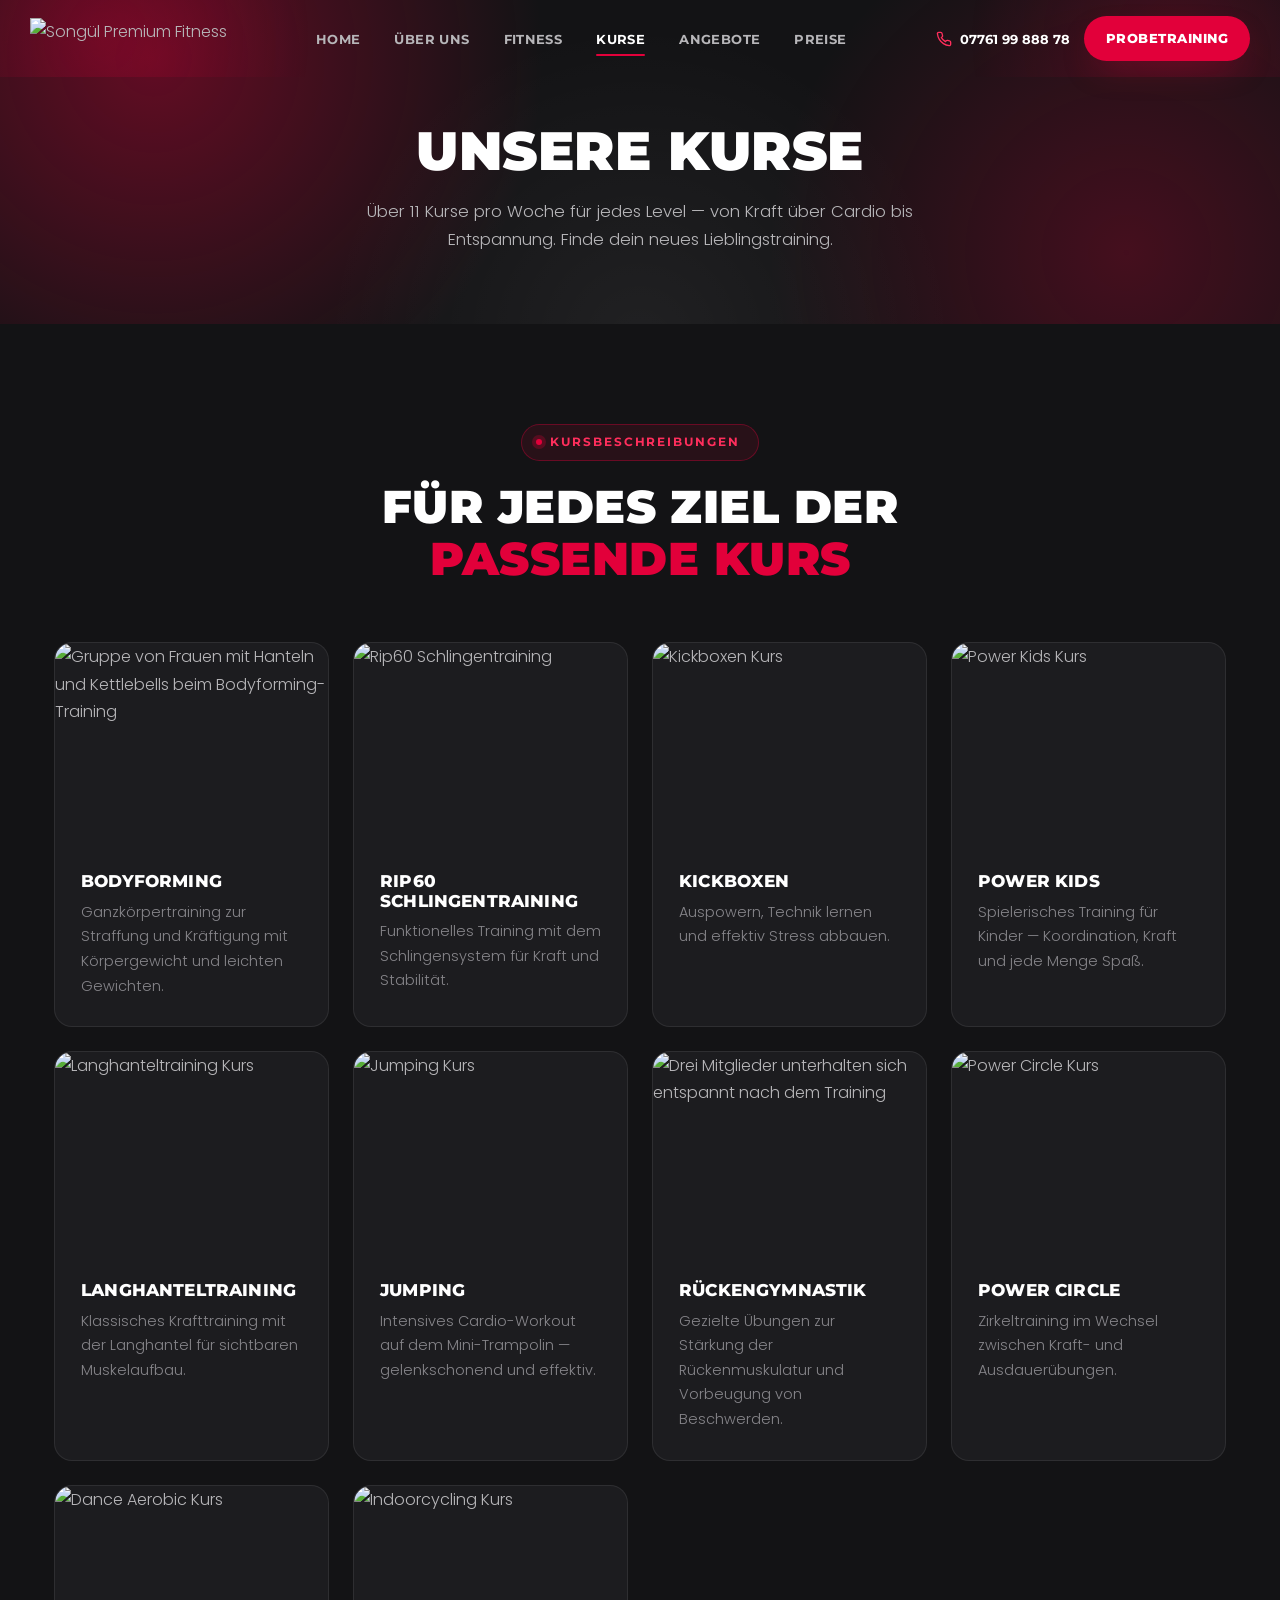
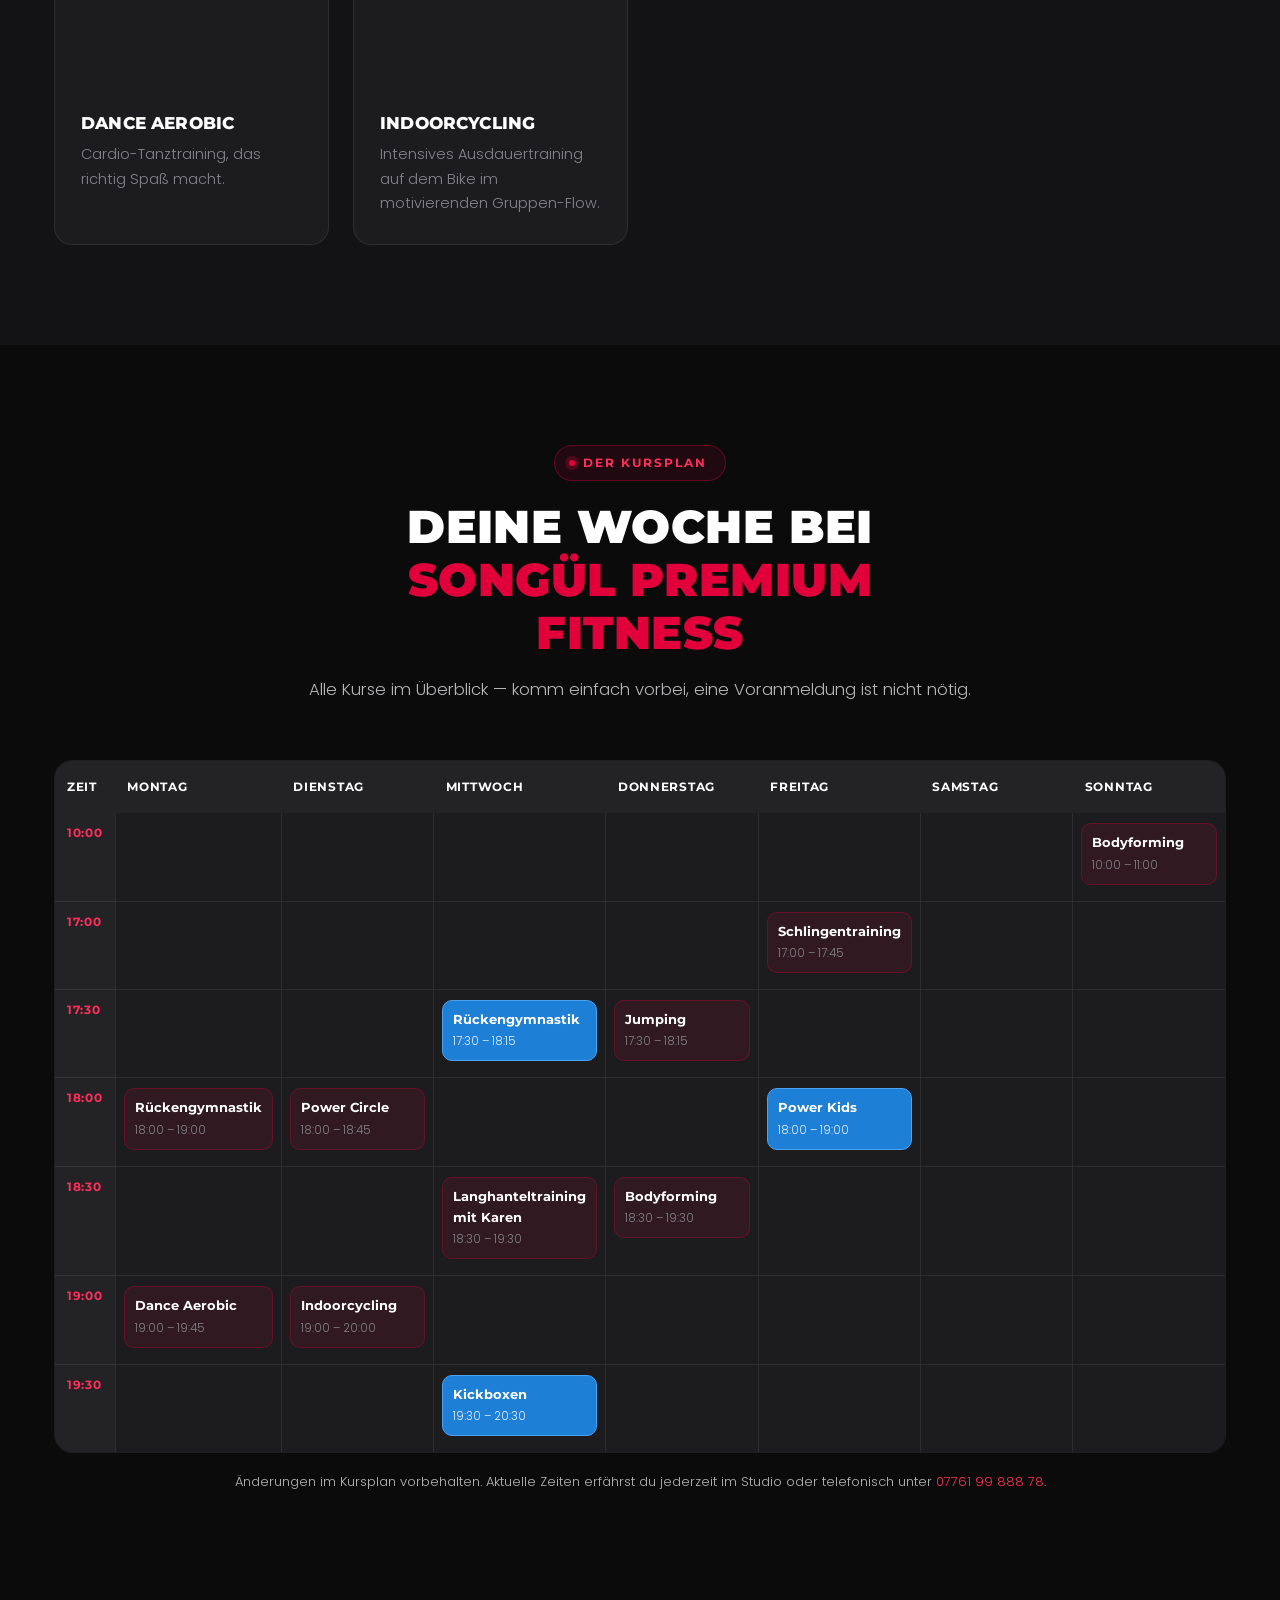
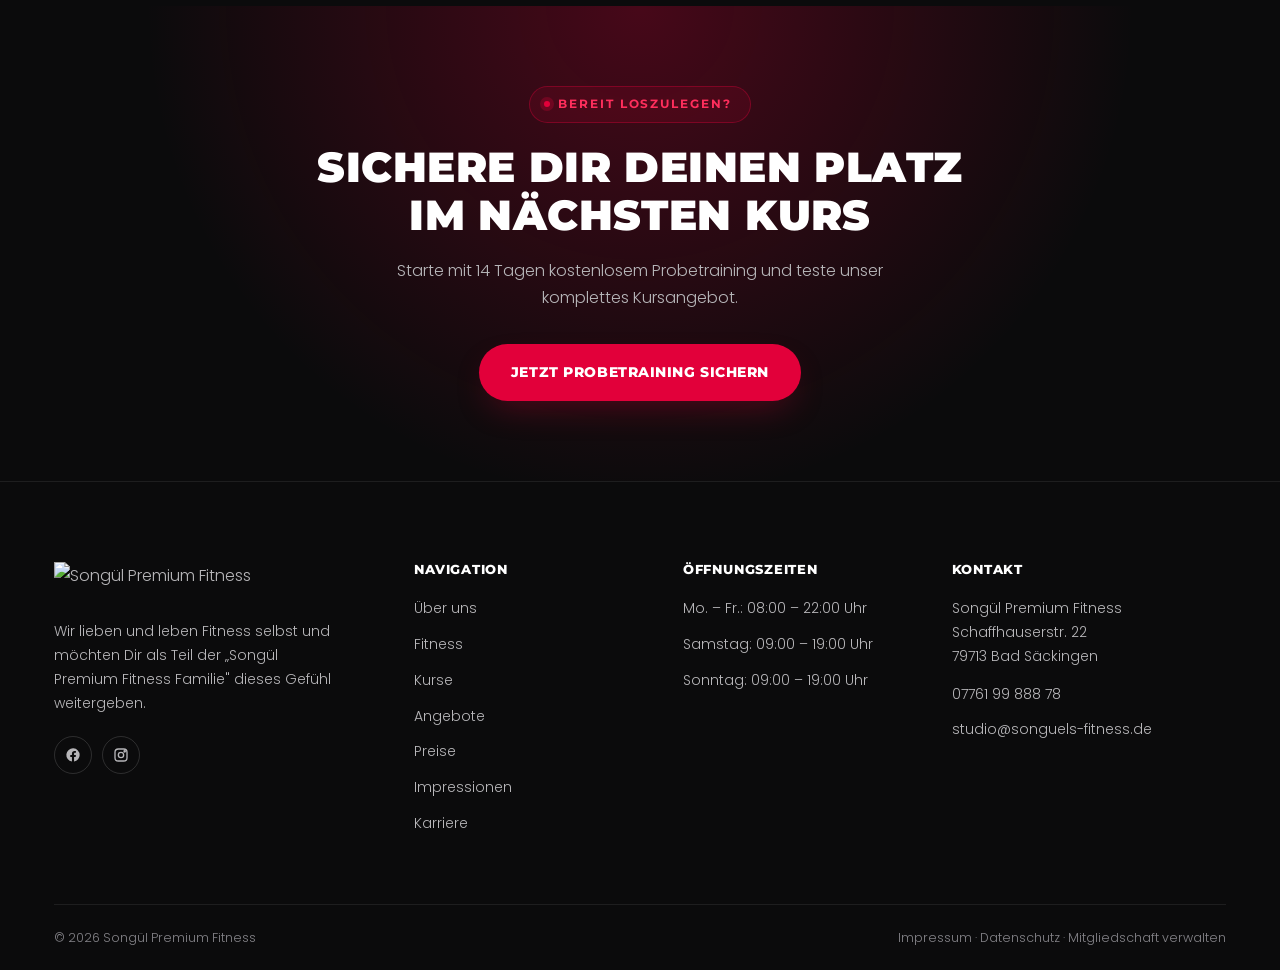
==== kurse.html @ ff186a80 "Kursplan an aktuellen Aushang angepasst Zeitraster mit Zeilen pro Startzeit; im Aushang blau markier" ====
<!DOCTYPE html>
<html lang="de">
<head>
<meta charset="UTF-8">
<meta name="viewport" content="width=device-width, initial-scale=1.0, viewport-fit=cover">
<meta name="theme-color" content="#131315">
<title>Kurse & Kursplan — Songül Premium Fitness Bad Säckingen</title>
<meta name="description" content="Über 11 Kurse pro Woche: Bodyforming, Kickboxen, Indoorcycling und mehr. Hier findest du den kompletten Kursplan von Songül Premium Fitness.">
<link rel="icon" href="https://www.songuels-fitness.de/wp-content/uploads/2022/03/cropped-songu%CC%88l-1.png">
<link rel="preconnect" href="https://fonts.googleapis.com">
<link rel="preconnect" href="https://fonts.gstatic.com" crossorigin>
<link href="https://fonts.googleapis.com/css2?family=Montserrat:wght@700;800;900&family=Poppins:wght@300;400;500;600;700&display=swap" rel="stylesheet">
<style>
/* ============================================================
   Songül Premium Fitness — Design System
   ============================================================ */

:root{
  --bg: #131315;
  --bg-alt: #0b0b0c;
  --bg-elevated: #1c1c1f;
  --bg-elevated-2: #232326;
  --border: rgba(255,255,255,.08);
  --border-strong: rgba(255,255,255,.14);
  --text: #ffffff;
  --text-muted: #b7b6b9;
  --text-soft: #86858a;

  --accent: #e2003a;
  --accent-light: #ff2e5c;
  --accent-dark: #a10029;
  --accent-glow: rgba(226,0,58,.35);

  --font-head: "Montserrat", sans-serif;
  --font-body: "Poppins", sans-serif;

  --radius-sm: 10px;
  --radius: 18px;
  --radius-lg: 28px;
  --radius-pill: 999px;

  --max: 1220px;
  --ease: cubic-bezier(.16,.84,.44,1);
}

*,*::before,*::after{box-sizing:border-box;}
html{
  scroll-behavior:smooth;
  scroll-padding-top:90px;
  overflow-x:hidden;
  width:100%;
}
body{
  margin:0;
  width:100%;
  background:var(--bg);
  color:var(--text-muted);
  font-family:var(--font-body);
  font-weight:300;
  line-height:1.7;
  -webkit-font-smoothing:antialiased;
  overflow-x:hidden;
}
img{max-width:100%; display:block;}
a{color:inherit; text-decoration:none;}
ul{list-style:none; margin:0; padding:0;}
button{font-family:inherit;}
::selection{background:var(--accent); color:#fff;}

h1,h2,h3,h4{
  font-family:var(--font-head);
  color:var(--text);
  line-height:1.15;
  margin:0;
  letter-spacing:.01em;
}

.container{
  max-width:var(--max);
  margin:0 auto;
  padding:0 24px;
}

/* ---------- Scrollbar accent (subtle) ---------- */
::-webkit-scrollbar{width:10px;}
::-webkit-scrollbar-track{background:var(--bg-alt);}
::-webkit-scrollbar-thumb{background:var(--bg-elevated-2); border-radius:10px;}
::-webkit-scrollbar-thumb:hover{background:var(--accent-dark);}

/* ---------- Utility ---------- */
.eyebrow{
  display:inline-flex;
  align-items:center;
  gap:8px;
  font-family:var(--font-head);
  font-weight:700;
  font-size:12px;
  letter-spacing:.16em;
  text-transform:uppercase;
  color:var(--accent-light);
  background:rgba(226,0,58,.1);
  border:1px solid rgba(226,0,58,.35);
  padding:7px 18px 7px 14px;
  border-radius:var(--radius-pill);
  margin-bottom:20px;
}
.eyebrow::before{
  content:"";
  width:6px; height:6px; border-radius:50%;
  background:var(--accent);
  box-shadow:0 0 0 4px rgba(226,0,58,.25);
  flex:none;
}

.section{padding:100px 0;}
.section-alt{background:var(--bg-alt);}
.section-tight{padding:64px 0;}
.section-head{max-width:680px; margin:0 auto 56px;}
.section-head.center{text-align:center;}
.section-head h2{
  font-size:clamp(30px,4.6vw,46px);
  font-weight:900;
  text-transform:uppercase;
}
.section-head h2 em{color:var(--accent); font-style:normal;}
.section-head p{margin-top:16px; font-size:16.5px; color:var(--text-muted);}

.text-center{text-align:center;}

/* ---------- Buttons ---------- */
.btn{
  position:relative;
  display:inline-flex;
  align-items:center;
  justify-content:center;
  gap:10px;
  font-family:var(--font-head);
  font-weight:800;
  text-transform:uppercase;
  letter-spacing:.04em;
  font-size:14px;
  padding:17px 32px;
  border-radius:var(--radius-pill);
  border:none;
  cursor:pointer;
  overflow:hidden;
  isolation:isolate;
  transition:transform .3s var(--ease), box-shadow .3s var(--ease), color .3s ease, border-color .3s ease;
  white-space:nowrap;
}
.btn-primary{
  background:var(--accent);
  color:#fff;
  box-shadow:0 14px 34px -12px var(--accent-glow);
}
.btn-primary::before{
  content:"";
  position:absolute; inset:0;
  background:linear-gradient(90deg, var(--accent-light), var(--accent));
  opacity:0;
  transition:opacity .3s ease;
  z-index:-1;
}
.btn-primary:hover{transform:translateY(-3px); box-shadow:0 18px 40px -10px var(--accent-glow);}
.btn-primary:hover::before{opacity:1;}
.btn-ghost{
  background:transparent;
  color:var(--text);
  border:1.5px solid var(--border-strong);
}
.btn-ghost:hover{border-color:var(--accent); color:var(--accent-light); transform:translateY(-3px);}
.btn-dark{
  background:var(--bg-alt);
  color:#fff;
  border:1.5px solid var(--border);
}
.btn-dark:hover{border-color:var(--accent); color:var(--accent-light);}
.btn-block{width:100%;}
.btn-sm{padding:12px 22px; font-size:12.5px;}
.btn svg{width:16px; height:16px; transition:transform .3s var(--ease);}
.btn:hover svg{transform:translateX(4px);}

/* ---------- Announcement bar ---------- */
.announce{
  background:linear-gradient(90deg, var(--accent-dark), var(--accent) 50%, var(--accent-dark));
  background-size:200% 100%;
  animation:announceShift 8s ease infinite;
  color:#fff;
  text-align:center;
  font-family:var(--font-head);
  font-weight:700;
  font-size:13px;
  letter-spacing:.03em;
  padding:11px 16px;
  position:relative;
  z-index:200;
}
@keyframes announceShift{
  0%,100%{background-position:0% 50%;}
  50%{background-position:100% 50%;}
}
.announce strong{font-weight:900;}
.announce a{text-decoration:underline; text-underline-offset:3px;}

/* ---------- Header ---------- */
header.site-header{
  position:fixed; top:0; left:0; right:0; z-index:150;
  background:transparent;
  border-bottom:1px solid transparent;
  transition:background .3s ease, backdrop-filter .3s ease, border-color .3s ease, padding .3s ease;
}
header.site-header::before{
  content:"";
  position:absolute; inset:0;
  background:
    radial-gradient(320px circle at 8% 50%, rgba(226,0,58,.20), transparent 65%),
    radial-gradient(320px circle at 92% 50%, rgba(226,0,58,.16), transparent 65%);
  pointer-events:none;
  z-index:0;
}
header.site-header.scrolled{
  background:rgba(12,12,13,.88);
  backdrop-filter:blur(16px) saturate(140%);
  -webkit-backdrop-filter:blur(16px) saturate(140%);
  border-bottom-color:var(--border);
}
.nav-wrap{
  position:relative; z-index:1;
  display:flex; align-items:center; justify-content:space-between;
  padding:16px 0;
  transition:padding .3s ease;
}
header.site-header.scrolled .nav-wrap{padding:10px 0;}
.logo{display:flex; align-items:center; gap:10px; flex:none;}
.logo img{height:42px; width:auto; transition:height .3s ease;}
header.site-header.scrolled .logo img{height:34px;}

.nav-links{display:flex; align-items:center; gap:2px;}
.nav-links a{
  font-family:var(--font-head);
  font-size:13px;
  font-weight:700;
  letter-spacing:.03em;
  text-transform:uppercase;
  color:var(--text-muted);
  padding:10px 16px;
  border-radius:var(--radius-pill);
  transition:color .25s ease, background .25s ease;
  position:relative;
}
.nav-links a:hover{color:#fff; background:rgba(255,255,255,.06);}
.nav-links a.active{color:#fff;}
.nav-links a.active::after{
  content:"";
  position:absolute; left:16px; right:16px; bottom:4px;
  height:2px; background:var(--accent); border-radius:2px;
}
.nav-cta{display:flex; align-items:center; gap:14px;}
.nav-phone{
  display:flex; align-items:center; gap:8px;
  font-family:var(--font-head); font-weight:700; font-size:13px; color:var(--text);
}
.nav-phone svg{width:16px; height:16px; color:var(--accent-light);}

.burger{
  display:none; flex-direction:column; justify-content:center; gap:5px;
  width:44px; height:44px; border:1px solid var(--border-strong); border-radius:12px;
  background:transparent; cursor:pointer; flex:none;
}
.burger span{width:20px; height:2px; background:#fff; margin:0 auto; transition:transform .3s ease, opacity .3s ease;}
.burger.open span:nth-child(1){transform:translateY(7px) rotate(45deg);}
.burger.open span:nth-child(2){opacity:0;}
.burger.open span:nth-child(3){transform:translateY(-7px) rotate(-45deg);}

.mobile-nav{
  position:fixed; inset:0 0 0 auto; width:min(340px,86vw); height:100dvh;
  background:rgba(12,12,13,.92);
  backdrop-filter:blur(20px) saturate(140%);
  -webkit-backdrop-filter:blur(20px) saturate(140%);
  border-left:1px solid var(--border);
  z-index:300;
  transform:translateX(100%);
  transition:transform .4s var(--ease);
  padding:100px 28px 40px;
  overflow-y:auto;
}
.mobile-nav::before{
  content:"";
  position:absolute; inset:0;
  background:
    radial-gradient(420px circle at 100% 0%, rgba(226,0,58,.28), transparent 60%),
    radial-gradient(320px circle at 0% 100%, rgba(226,0,58,.16), transparent 65%);
  pointer-events:none;
  z-index:0;
}
.mobile-nav a, .mobile-nav .btn{position:relative; z-index:1;}
.mobile-nav.open{transform:translateX(0);}
.mobile-nav a{
  display:block; font-family:var(--font-head); font-weight:700; text-transform:uppercase;
  letter-spacing:.03em; font-size:16px; color:var(--text); padding:16px 0;
  border-bottom:1px solid var(--border);
}
.mobile-nav a.active{color:var(--accent-light);}
.mobile-nav .btn{margin-top:26px;}
.scrim{
  position:fixed; inset:0; background:rgba(0,0,0,.6); backdrop-filter:blur(2px);
  z-index:250; opacity:0; pointer-events:none; transition:opacity .35s ease;
}
.scrim.open{opacity:1; pointer-events:auto;}

@media (max-width:980px){
  .nav-links, .nav-phone{display:none;}
  .burger{display:flex;}
}

/* ---------- Hero ---------- */
.hero{position:relative; overflow:hidden; padding:150px 0 90px;}
.hero-bg{
  position:absolute; inset:0;
  background-size:cover; background-position:center;
  transform:scale(1.08);
  animation:kenburns 22s ease-in-out infinite alternate;
}
.hero-bg::after{
  content:"";
  position:absolute; inset:0;
  background:
    linear-gradient(180deg, rgba(11,11,12,.55) 0%, rgba(11,11,12,.75) 55%, var(--bg) 100%),
    linear-gradient(90deg, rgba(11,11,12,.75) 0%, rgba(11,11,12,.15) 45%, rgba(11,11,12,.15) 55%, rgba(11,11,12,.75) 100%);
}
@keyframes kenburns{
  0%{transform:scale(1.08) translate(0,0);}
  100%{transform:scale(1.16) translate(-1%,-1%);}
}
.hero-inner{position:relative; text-align:center; max-width:820px; margin:0 auto;}
.hero-inner.left{text-align:left; margin:0;}
.hero h1{
  font-size:clamp(32px,7.2vw,68px);
  font-weight:900;
  text-transform:uppercase;
  margin-bottom:22px;
}
.hero h1 span{color:var(--accent-light);}
.hero p.lead{font-size:17.5px; color:#d9d8db; max-width:560px; margin:0 auto 34px;}
.hero-inner.left p.lead{margin:0 0 34px;}
.hero-ctas{display:flex; gap:14px; justify-content:center; flex-wrap:wrap; margin-bottom:44px;}
.hero-inner.left .hero-ctas{justify-content:flex-start;}

.stat-row{display:flex; justify-content:center; gap:48px; flex-wrap:wrap;}
.hero-inner.left .stat-row{justify-content:flex-start;}
.stat{text-align:center;}
.hero-inner.left .stat{text-align:left;}
.stat .n{font-family:var(--font-head); font-weight:900; font-size:28px; color:#fff;}
.stat .l{font-size:12px; text-transform:uppercase; letter-spacing:.08em; color:var(--text-soft); margin-top:2px;}

/* Page header (sub pages) */
.page-hero{
  position:relative; padding:120px 0 70px; text-align:center; overflow:hidden;
}
.page-hero-bg{
  position:absolute; inset:0; background-size:cover; background-position:center;
}
.page-hero-bg::after{
  content:"";
  position:absolute; inset:0;
  background:linear-gradient(180deg, rgba(11,11,12,.6), var(--bg) 92%);
}
.page-hero .container{position:relative;}
.page-hero h1{font-size:clamp(30px,6vw,54px); font-weight:900; text-transform:uppercase;}
.page-hero p{max-width:600px; margin:16px auto 0; font-size:16.5px;}
.breadcrumb{
  display:flex; justify-content:center; gap:8px; font-size:12.5px; text-transform:uppercase;
  letter-spacing:.08em; color:var(--text-soft); margin-bottom:18px; font-family:var(--font-head); font-weight:700;
}
.breadcrumb a:hover{color:var(--accent-light);}

/* ---------- Grid / Cards ---------- */
.grid{display:grid; gap:24px;}
.grid-3{grid-template-columns:repeat(3,1fr);}
.grid-4{grid-template-columns:repeat(4,1fr);}
.grid-2{grid-template-columns:repeat(2,1fr);}

.card{
  background:var(--bg-elevated);
  border:1px solid var(--border);
  border-radius:var(--radius);
  overflow:hidden;
  transition:transform .35s var(--ease), border-color .35s ease, box-shadow .35s ease;
  position:relative;
}
.card:hover{transform:translateY(-6px); border-color:rgba(226,0,58,.4); box-shadow:0 24px 50px -20px rgba(0,0,0,.6);}
.card .img-wrap{aspect-ratio:4/3; overflow:hidden; position:relative;}
.card .img-wrap img{width:100%; height:100%; object-fit:cover; transition:transform .6s var(--ease);}
.card:hover .img-wrap img{transform:scale(1.08);}
.card-body{padding:24px 26px 28px;}
.card-body h3{font-size:17px; text-transform:uppercase; font-weight:800; margin-bottom:8px;}
.card-body p{font-size:14.5px; color:var(--text-soft); margin:0;}
.card .tag{
  position:absolute; top:14px; left:14px; z-index:2;
  background:rgba(0,0,0,.55); backdrop-filter:blur(6px);
  color:#fff; font-family:var(--font-head); font-weight:700; font-size:11px;
  text-transform:uppercase; letter-spacing:.06em;
  padding:6px 14px; border-radius:var(--radius-pill);
  border:1px solid rgba(255,255,255,.2);
}

/* Icon feature cards */
.icon-card{
  background:var(--bg-elevated);
  border:1px solid var(--border);
  border-radius:var(--radius);
  padding:32px 28px;
  transition:transform .35s var(--ease), border-color .35s ease;
}
.icon-card:hover{transform:translateY(-6px); border-color:rgba(226,0,58,.4);}
.icon-card .ic{
  width:52px; height:52px; border-radius:14px;
  background:rgba(226,0,58,.12); border:1px solid rgba(226,0,58,.3);
  display:flex; align-items:center; justify-content:center;
  margin-bottom:20px;
}
.icon-card .ic svg{width:24px; height:24px; color:var(--accent-light);}
.icon-card h3{font-size:16.5px; text-transform:uppercase; font-weight:800; margin-bottom:8px;}
.icon-card p{font-size:14.5px; margin:0;}

/* ---------- Steps ---------- */
.steps{display:grid; grid-template-columns:repeat(3,1fr); gap:28px;}
.step{position:relative; text-align:center; padding:38px 24px; background:var(--bg-elevated); border:1px solid var(--border); border-radius:var(--radius);}
.step .idx{
  width:50px; height:50px; border-radius:50%;
  background:var(--accent); color:#fff;
  display:flex; align-items:center; justify-content:center;
  font-family:var(--font-head); font-weight:900; font-size:20px;
  margin:0 auto 20px;
  box-shadow:0 10px 26px -8px var(--accent-glow);
}
.step h3{font-size:17px; text-transform:uppercase; margin-bottom:10px;}
.step p{font-size:14.5px; margin:0;}

/* ---------- Checklist ---------- */
.checklist{display:grid; grid-template-columns:1fr 1fr; gap:18px 44px; max-width:820px; margin:0 auto;}
.checklist li{display:flex; align-items:flex-start; gap:12px; font-size:15px; color:var(--text-muted);}
.checklist li svg{flex:none; width:22px; height:22px; fill:var(--accent-light); margin-top:1px;}

/* ---------- Mid / Final CTA ---------- */
.cta-block{
  position:relative; text-align:center; overflow:hidden;
  padding:80px 0;
  background:radial-gradient(circle at 50% 0%, rgba(226,0,58,.28), transparent 62%), var(--bg-alt);
}
.cta-block h2{font-size:clamp(26px,4.4vw,42px); font-weight:900; text-transform:uppercase; margin-bottom:18px;}
.cta-block p{max-width:520px; margin:0 auto 32px; font-size:16px;}
.cta-block .ctas{display:flex; gap:14px; justify-content:center; flex-wrap:wrap;}

/* ---------- FAQ ---------- */
.faq{max-width:800px; margin:0 auto;}
.faq-item{
  background:var(--bg-elevated); border:1px solid var(--border); border-radius:16px;
  margin-bottom:14px; overflow:hidden;
}
.faq-q{
  width:100%; text-align:left; background:none; border:none; cursor:pointer;
  display:flex; justify-content:space-between; align-items:center; gap:16px;
  padding:22px 26px;
  font-family:var(--font-head); font-weight:700; color:#fff; font-size:15.5px;
}
.faq-q .plus{
  flex:none; width:28px; height:28px; border-radius:50%; border:1.5px solid var(--border-strong);
  display:flex; align-items:center; justify-content:center; position:relative; transition:transform .3s ease, border-color .3s ease;
}
.faq-q .plus::before,.faq-q .plus::after{content:""; position:absolute; background:var(--accent-light);}
.faq-q .plus::before{width:10px; height:2px;}
.faq-q .plus::after{width:2px; height:10px;}
.faq-item.open .faq-q .plus{transform:rotate(135deg); border-color:var(--accent);}
.faq-a{
  max-height:0; overflow:hidden; transition:max-height .4s var(--ease), padding .4s var(--ease);
  padding:0 26px;
}
.faq-item.open .faq-a{padding:0 26px 24px;}
.faq-a p{margin:0; font-size:14.5px;}

/* ---------- Timetable ---------- */
.timetable-wrap{overflow-x:auto; border-radius:var(--radius); border:1px solid var(--border);}
table.timetable{width:100%; border-collapse:collapse; min-width:860px; background:var(--bg-elevated);}
table.timetable th{
  font-family:var(--font-head); text-transform:uppercase; font-size:12px; letter-spacing:.06em;
  color:#fff; background:var(--bg-elevated-2); padding:16px 12px; text-align:left; border-bottom:1px solid var(--border);
}
table.timetable td{padding:10px 8px; vertical-align:top; border-bottom:1px solid var(--border); border-left:1px solid var(--border); font-size:13px; width:13%;}
table.timetable tbody th{
  font-family:var(--font-head); font-size:12px; color:var(--accent-light); background:var(--bg-elevated-2);
  padding:10px 12px; text-align:left; vertical-align:top; border-bottom:1px solid var(--border); white-space:nowrap; width:1%;
}
table.timetable tr:last-child td, table.timetable tr:last-child th{border-bottom:none;}
.slot{
  display:block; background:rgba(226,0,58,.1); border:1px solid rgba(226,0,58,.3);
  border-radius:10px; padding:8px 10px; margin-bottom:6px;
}
.slot strong{display:block; color:#fff; font-size:12.5px; font-family:var(--font-head);}
.slot span{color:var(--text-soft); font-size:11.5px;}
.slot-highlight{background:#1e7fd6; border-color:#4aa3f0;}
.slot-highlight strong{color:#fff;}
.slot-highlight span{color:#e6f2ff;}

/* ---------- Pricing ---------- */
.price-grid{display:grid; grid-template-columns:repeat(2,1fr); gap:28px; max-width:920px; margin:0 auto;}
.price-card{
  background:var(--bg-elevated); border:1px solid var(--border); border-radius:var(--radius-lg);
  padding:40px 36px; position:relative; transition:transform .35s var(--ease), border-color .35s ease;
}
.price-card:hover{transform:translateY(-6px);}
.price-card.featured{border-color:var(--accent); box-shadow:0 30px 60px -24px var(--accent-glow);}
.price-card.featured::before{
  content:"Beliebt"; position:absolute; top:-14px; right:32px;
  background:var(--accent); color:#fff; font-family:var(--font-head); font-weight:800; font-size:11px;
  text-transform:uppercase; letter-spacing:.06em; padding:7px 16px; border-radius:var(--radius-pill);
}
.price-card h3{font-size:22px; text-transform:uppercase; font-weight:900; margin-bottom:6px;}
.price-card .sub{font-size:13.5px; color:var(--text-soft); margin-bottom:24px;}
.price-card .price{font-family:var(--font-head); font-weight:900; color:#fff; font-size:42px; margin-bottom:2px;}
.price-card .price span{font-size:15px; font-weight:600; color:var(--text-soft);}
.price-card .terms{font-size:12.5px; color:var(--text-soft); margin-bottom:26px;}
.price-card ul{margin-bottom:28px;}
.price-card ul li{display:flex; gap:10px; align-items:flex-start; font-size:14px; padding:8px 0; border-top:1px solid var(--border);}
.price-card ul li:first-child{border-top:none;}
.price-card ul li svg{flex:none; width:18px; height:18px; fill:var(--accent-light); margin-top:2px;}

/* ---------- Terminbuchung (Probetraining) ---------- */
.booking-card{
  max-width:760px; margin:0 auto; background:var(--bg-elevated); border:1px solid var(--border);
  border-radius:var(--radius-lg); padding:44px;
}
@media (max-width:640px){ .booking-card{padding:28px 20px;} }
.booking-step{margin-bottom:36px;}
.booking-step-head{display:flex; align-items:center; gap:12px; margin-bottom:18px;}
.booking-step-head .num{
  width:30px; height:30px; border-radius:50%; background:var(--accent); color:#fff; flex:none;
  display:flex; align-items:center; justify-content:center; font-family:var(--font-head); font-weight:900; font-size:14px;
}
.booking-step-head h3{font-size:15px; text-transform:uppercase; font-weight:800; letter-spacing:.03em;}

.date-strip, .time-strip{display:flex; gap:10px; flex-wrap:wrap;}
.date-pill, .time-pill{
  display:flex; flex-direction:column; align-items:center; justify-content:center; gap:2px;
  min-width:72px; padding:12px 10px; border-radius:14px; border:1.5px solid var(--border-strong);
  background:var(--bg-alt); color:var(--text-muted); cursor:pointer; transition:all .25s ease; font-family:var(--font-body);
}
.date-pill .dow{font-family:var(--font-head); font-size:11px; text-transform:uppercase; letter-spacing:.04em; color:var(--text-soft);}
.date-pill .dom{font-family:var(--font-head); font-size:19px; font-weight:800; color:#fff; line-height:1.1;}
.date-pill .mon{font-size:10.5px; color:var(--text-soft); text-transform:uppercase;}
.time-pill{min-width:64px; font-family:var(--font-head); font-weight:700; font-size:14px; color:var(--text);}
.date-pill:hover, .time-pill:hover{border-color:var(--accent);}
.date-pill.selected, .time-pill.selected{
  border-color:var(--accent); background:rgba(226,0,58,.14);
}
.date-pill.selected .dow, .date-pill.selected .mon{color:var(--accent-light);}
.date-pill.selected .dom{color:#fff;}
.time-pill.selected{color:#fff;}
.time-pill.selected::after{content:"✓"; margin-left:6px; color:var(--accent-light);}
.booking-summary{
  display:flex; align-items:center; gap:10px; flex-wrap:wrap; font-size:13.5px; color:var(--text-muted);
  background:var(--bg-alt); border:1px solid var(--border); border-radius:12px; padding:14px 18px; margin-bottom:32px;
}
.booking-summary strong{color:#fff;}
.booking-note{
  font-size:12px; color:var(--text-soft); text-align:center; margin-top:-10px; margin-bottom:32px;
}

/* ---------- Request form (Preisabfrage) ---------- */
.compare-card{
  background:var(--bg-elevated); border:1px solid var(--border); border-radius:var(--radius-lg);
  padding:40px 36px; position:relative; transition:transform .35s var(--ease), border-color .35s ease;
}
.compare-card:hover{transform:translateY(-6px);}
.compare-card.featured{border-color:var(--accent); box-shadow:0 30px 60px -24px var(--accent-glow);}
.compare-card.featured::before{
  content:"Beliebt"; position:absolute; top:-14px; right:32px;
  background:var(--accent); color:#fff; font-family:var(--font-head); font-weight:800; font-size:11px;
  text-transform:uppercase; letter-spacing:.06em; padding:7px 16px; border-radius:var(--radius-pill);
}
.compare-card h3{font-size:22px; text-transform:uppercase; font-weight:900; margin-bottom:6px;}
.compare-card .sub{font-size:13.5px; color:var(--text-soft); margin-bottom:26px;}
.compare-card ul{margin-bottom:28px;}
.compare-card ul li{display:flex; gap:10px; align-items:flex-start; font-size:14px; padding:8px 0; border-top:1px solid var(--border);}
.compare-card ul li:first-child{border-top:none;}
.compare-card ul li svg{flex:none; width:18px; height:18px; fill:var(--accent-light); margin-top:2px;}

.request-form{
  max-width:680px; margin:0 auto; background:var(--bg-elevated); border:1px solid var(--border);
  border-radius:var(--radius-lg); padding:44px;
}
@media (max-width:640px){ .request-form{padding:30px 24px;} }
.form-row{display:grid; grid-template-columns:1fr 1fr; gap:20px;}
.form-group{margin-bottom:20px;}
.form-group.full{grid-column:1/-1;}
.form-group label{
  display:block; font-family:var(--font-head); font-weight:700; font-size:12px; text-transform:uppercase;
  letter-spacing:.05em; color:var(--text); margin-bottom:9px;
}
.request-form input[type=text],
.request-form input[type=email],
.request-form input[type=tel],
.request-form textarea{
  width:100%; background:var(--bg-alt); border:1.5px solid var(--border-strong); border-radius:12px;
  padding:14px 16px; color:#fff; font-family:var(--font-body); font-size:14.5px; transition:border-color .25s ease;
}
.request-form textarea{resize:vertical; min-height:96px;}
.request-form input::placeholder, .request-form textarea::placeholder{color:var(--text-soft);}
.request-form input:focus, .request-form textarea:focus{outline:none; border-color:var(--accent);}
.radio-group{display:flex; gap:10px; flex-wrap:wrap;}
.radio-pill{position:relative;}
.radio-pill input{position:absolute; opacity:0; inset:0; cursor:pointer; margin:0;}
.radio-pill span{
  display:inline-flex; padding:12px 20px; border-radius:var(--radius-pill); border:1.5px solid var(--border-strong);
  font-size:13.5px; font-weight:600; color:var(--text-muted); transition:all .25s ease; cursor:pointer; user-select:none;
}
.radio-pill input:checked + span{border-color:var(--accent); background:rgba(226,0,58,.14); color:#fff;}
.checkbox-row{display:flex; gap:12px; align-items:flex-start; font-size:12.5px; color:var(--text-soft); margin-bottom:26px;}
.checkbox-row input{margin-top:3px; accent-color:var(--accent); width:16px; height:16px; flex:none;}
.checkbox-row a{color:var(--accent-light); text-decoration:underline; text-underline-offset:2px;}
.form-status{margin-top:18px; padding:14px 18px; border-radius:12px; font-size:14px; display:none;}
.form-status.visible{display:block;}
.form-status.success{background:rgba(34,197,94,.12); border:1px solid rgba(34,197,94,.35); color:#8ff0b4;}
.form-status.error{background:rgba(226,0,58,.12); border:1px solid rgba(226,0,58,.35); color:#ff9fb2;}
.hp-field{position:absolute; left:-9999px; width:1px; height:1px; opacity:0; overflow:hidden;}
@media (max-width:640px){ .form-row{grid-template-columns:1fr;} }

/* ---------- Gallery / Lightbox ---------- */
.gallery{display:grid; grid-template-columns:repeat(4,1fr); gap:16px;}
.gallery a{
  display:block; border-radius:14px; overflow:hidden; aspect-ratio:1/1; position:relative;
  border:1px solid var(--border);
}
.gallery a img{width:100%; height:100%; object-fit:cover; transition:transform .5s var(--ease);}
.gallery a:hover img{transform:scale(1.1);}
.gallery a::after{
  content:"+"; position:absolute; inset:0; display:flex; align-items:center; justify-content:center;
  font-size:34px; color:#fff; background:rgba(226,0,58,0); opacity:0; transition:all .3s ease; font-weight:300;
}
.gallery a:hover::after{background:rgba(226,0,58,.35); opacity:1;}

.lightbox{
  position:fixed; inset:0; background:rgba(6,6,7,.94); z-index:400;
  display:flex; align-items:center; justify-content:center; padding:40px;
  opacity:0; pointer-events:none; transition:opacity .3s ease;
}
.lightbox.open{opacity:1; pointer-events:auto;}
.lightbox img{max-width:min(90vw,1000px); max-height:82vh; border-radius:12px; transform:scale(.94); transition:transform .3s ease;}
.lightbox.open img{transform:scale(1);}
.lightbox-close{
  position:absolute; top:26px; right:32px; width:46px; height:46px; border-radius:50%;
  background:rgba(255,255,255,.08); border:1px solid var(--border-strong); color:#fff; cursor:pointer; font-size:20px;
}
.lightbox-nav{
  position:absolute; top:50%; transform:translateY(-50%); width:52px; height:52px; border-radius:50%;
  background:rgba(255,255,255,.08); border:1px solid var(--border-strong); color:#fff; cursor:pointer; font-size:20px;
}
.lightbox-nav.prev{left:24px;}
.lightbox-nav.next{right:24px;}

/* ---------- Testimonial / transformation ---------- */
.split{display:grid; grid-template-columns:1fr 1fr; gap:60px; align-items:center;}
.split img{border-radius:var(--radius-lg); width:100%; object-fit:cover; aspect-ratio:4/5;}
.split .kicker{margin-bottom:18px;}
.split h2{font-size:clamp(26px,4vw,38px); font-weight:900; text-transform:uppercase; margin-bottom:18px;}
.split p{font-size:16px; margin-bottom:16px;}
.split.reverse{grid-template-columns:1fr 1fr;}
.split.reverse .media{order:2;}
.split.reverse .content{order:1;}

/* ---------- Team ---------- */
.team-grid{display:grid; grid-template-columns:repeat(4,1fr); gap:22px;}
.team-card{text-align:center;}
.team-card .photo{border-radius:var(--radius); overflow:hidden; aspect-ratio:1/1; margin-bottom:16px; border:1px solid var(--border);}
.team-card .photo img{width:100%; height:100%; object-fit:cover;}
.team-card h4{font-size:15.5px; text-transform:uppercase; margin-bottom:4px;}
.team-card span{font-size:12.5px; color:var(--accent-light); font-family:var(--font-head); font-weight:700; text-transform:uppercase; letter-spacing:.04em;}

/* ---------- Info blocks (opening hours, location) ---------- */
.info-grid{display:grid; grid-template-columns:1fr 1fr; gap:24px;}
.info-card{background:var(--bg-elevated); border:1px solid var(--border); border-radius:var(--radius); padding:34px;}
.info-card h3{font-size:16px; text-transform:uppercase; font-weight:800; margin-bottom:18px; display:flex; align-items:center; gap:10px;}
.info-card h3 svg{width:20px; height:20px; color:var(--accent-light);}
.info-row{display:flex; justify-content:space-between; padding:10px 0; border-top:1px solid var(--border); font-size:14.5px;}
.info-row:first-of-type{border-top:none;}
.info-row strong{color:#fff; font-weight:600;}

/* ---------- Job listing ---------- */
.job-card{
  background:var(--bg-elevated); border:1px solid var(--border); border-radius:var(--radius);
  padding:32px 34px; display:flex; justify-content:space-between; align-items:center; gap:24px; flex-wrap:wrap;
}
.job-card h3{font-size:19px; text-transform:uppercase; margin-bottom:8px;}
.job-card p{margin:0; font-size:14.5px;}
.job-card .meta{display:flex; gap:10px; margin-top:10px; flex-wrap:wrap;}
.job-card .meta span{
  font-size:11.5px; text-transform:uppercase; letter-spacing:.05em; font-family:var(--font-head); font-weight:700;
  background:rgba(255,255,255,.06); border:1px solid var(--border); padding:5px 12px; border-radius:var(--radius-pill); color:var(--text-muted);
}

/* ---------- Legal pages ---------- */
.legal{max-width:820px; margin:0 auto;}
.legal h2{font-size:20px; text-transform:uppercase; margin:36px 0 14px; font-weight:800;}
.legal h2:first-child{margin-top:0;}
.legal p, .legal li{font-size:14.5px; color:var(--text-muted); margin-bottom:14px;}
.legal a{color:var(--accent-light); text-decoration:underline; text-underline-offset:2px;}
.legal strong{color:#fff;}

/* ---------- Footer ---------- */
footer.site-footer{background:var(--bg-alt); padding:80px 0 0; border-top:1px solid var(--border);}
.footer-grid{display:grid; grid-template-columns:1.4fr 1fr 1fr 1.2fr; gap:40px; padding-bottom:56px;}
.footer-brand img{height:40px; margin-bottom:18px;}
.footer-brand p{font-size:14px; max-width:280px;}
.footer-social{display:flex; gap:10px; margin-top:20px;}
.footer-social a{
  width:38px; height:38px; border-radius:50%; border:1px solid var(--border-strong);
  display:flex; align-items:center; justify-content:center; transition:all .25s ease;
}
.footer-social a:hover{background:var(--accent); border-color:var(--accent); transform:translateY(-3px);}
.footer-social svg{width:16px; height:16px;}
.footer-col h4{font-size:13px; text-transform:uppercase; letter-spacing:.06em; color:#fff; margin-bottom:20px; font-family:var(--font-head); font-weight:800;}
.footer-col ul li{margin-bottom:12px; font-size:14px;}
.footer-col ul li a:hover{color:var(--accent-light);}
.footer-col address{font-style:normal; font-size:14px; margin-bottom:14px;}
.footer-bottom{
  border-top:1px solid var(--border); padding:22px 0; display:flex; justify-content:space-between;
  align-items:center; flex-wrap:wrap; gap:12px; font-size:12.5px; color:var(--text-soft);
}
.footer-bottom a:hover{color:var(--accent-light);}

/* ---------- Image focal points ----------
   Portrait people-photos get cropped hard on both very wide (desktop hero)
   and very narrow (mobile) containers. Biasing toward the top keeps faces
   in frame instead of the default center-crop cutting off heads. Applies
   wherever the image is used (hero background, cards, gallery, splits). */
.hero-bg[style*="hero-training"],
.page-hero-bg[style*="hero-training"],
img[src*="hero-training"]{ background-position:center 12%; object-position:center 12%; }

.hero-bg[style*="stretch-partner"],
.page-hero-bg[style*="stretch-partner"],
img[src*="stretch-partner"]{ background-position:center 10%; object-position:center 10%; }

.hero-bg[style*="course-bodyforming"],
.page-hero-bg[style*="course-bodyforming"],
img[src*="course-bodyforming"]{ background-position:center 12%; object-position:center 12%; }

.hero-bg[style*="course-dance"],
.page-hero-bg[style*="course-dance"],
img[src*="course-dance"]{ background-position:center 15%; object-position:center 15%; }

.hero-bg[style*="course-indoorcycling"],
.page-hero-bg[style*="course-indoorcycling"],
img[src*="course-indoorcycling"]{ background-position:center 15%; object-position:center 15%; }

.hero-bg[style*="course-jumping"],
.page-hero-bg[style*="course-jumping"],
img[src*="course-jumping"]{ background-position:center 12%; object-position:center 12%; }

.hero-bg[style*="course-kampfsportkids"],
.page-hero-bg[style*="course-kampfsportkids"],
img[src*="course-kampfsportkids"]{ background-position:center 10%; object-position:center 10%; }

.hero-bg[style*="course-kampfsport.jpg"],
.page-hero-bg[style*="course-kampfsport.jpg"],
img[src*="course-kampfsport.jpg"]{ background-position:center 15%; object-position:center 15%; }

.hero-bg[style*="course-langhantel"],
.page-hero-bg[style*="course-langhantel"],
img[src*="course-langhantel"]{ background-position:center 15%; object-position:center 15%; }

.hero-bg[style*="course-pilates"],
.page-hero-bg[style*="course-pilates"],
img[src*="course-pilates"]{ background-position:center 15%; object-position:center 15%; }

.hero-bg[style*="course-powercircle"],
.page-hero-bg[style*="course-powercircle"],
img[src*="course-powercircle"]{ background-position:center 12%; object-position:center 12%; }

.hero-bg[style*="course-stepaerobic"],
.page-hero-bg[style*="course-stepaerobic"],
img[src*="course-stepaerobic"]{ background-position:center 12%; object-position:center 12%; }

.hero-bg[style*="course-trx"],
.page-hero-bg[style*="course-trx"],
img[src*="course-trx"]{ background-position:center 15%; object-position:center 15%; }

.hero-bg[style*="community-gruppe"],
.page-hero-bg[style*="community-gruppe"],
img[src*="community-gruppe"]{ background-position:center 15%; object-position:center 15%; }

.hero-bg[style*="studio-cardio"],
.page-hero-bg[style*="studio-cardio"],
img[src*="studio-cardio"]{ background-position:center 15%; object-position:center 15%; }

.hero-bg[style*="personal-training"],
.page-hero-bg[style*="personal-training"],
img[src*="personal-training"]{ background-position:center 20%; object-position:center 20%; }

.hero-bg[style*="erfolg-transformation"],
.page-hero-bg[style*="erfolg-transformation"],
img[src*="erfolg-transformation"]{ background-position:center 15%; object-position:center 15%; }

/* ---------- Hero ambient glow (no photo, still alive) ---------- */
.hero::before, .page-hero::before{
  content:"";
  position:absolute; inset:0;
  background:
    radial-gradient(650px circle at 12% 18%, rgba(226,0,58,.38), transparent 60%),
    radial-gradient(550px circle at 88% 78%, rgba(226,0,58,.24), transparent 65%),
    radial-gradient(450px circle at 50% 105%, rgba(255,255,255,.06), transparent 70%);
  animation: heroGlow 16s ease-in-out infinite alternate;
}
@keyframes heroGlow{
  0%{ background-position: 0% 0%, 100% 100%, 50% 100%, 0 0, 0 0; }
  100%{ background-position: 4% 6%, 96% 72%, 54% 96%, 0 0, 0 0; }
}

/* ---------- Scroll reveal ---------- */
[data-reveal]{opacity:0; transform:translateY(28px); transition:opacity .8s var(--ease), transform .8s var(--ease);}
[data-reveal].in-view{opacity:1; transform:translateY(0);}
[data-reveal="left"]{transform:translateX(-32px);}
[data-reveal="left"].in-view{transform:translateX(0);}
[data-reveal="right"]{transform:translateX(32px);}
[data-reveal="right"].in-view{transform:translateX(0);}
[data-reveal="scale"]{transform:scale(.92);}
[data-reveal="scale"].in-view{transform:scale(1);}
[data-reveal-group] [data-reveal]:nth-child(1){transition-delay:.05s;}
[data-reveal-group] [data-reveal]:nth-child(2){transition-delay:.15s;}
[data-reveal-group] [data-reveal]:nth-child(3){transition-delay:.25s;}
[data-reveal-group] [data-reveal]:nth-child(4){transition-delay:.35s;}
[data-reveal-group] [data-reveal]:nth-child(5){transition-delay:.45s;}
[data-reveal-group] [data-reveal]:nth-child(6){transition-delay:.55s;}

@media (prefers-reduced-motion:reduce){
  [data-reveal]{opacity:1 !important; transform:none !important; transition:none !important;}
  .hero-bg{animation:none !important;}
  .hero::before, .page-hero::before{animation:none !important;}
  .announce{animation:none !important;}
}

/* ============================================================
   Responsive
   ============================================================ */
@media (max-width:1080px){
  .grid-4{grid-template-columns:repeat(2,1fr);}
  .footer-grid{grid-template-columns:1fr 1fr; row-gap:36px;}
  .team-grid{grid-template-columns:repeat(2,1fr);}
}
@media (max-width:900px){
  .grid-3{grid-template-columns:repeat(2,1fr);}
  .steps{grid-template-columns:1fr;}
  .checklist{grid-template-columns:1fr;}
  .split, .split.reverse{grid-template-columns:1fr; gap:32px;}
  .split .content{order:1;}
  .split .media{order:2;}
  .price-grid{grid-template-columns:1fr;}
  .info-grid{grid-template-columns:1fr;}
  .gallery{grid-template-columns:repeat(3,1fr);}
}
@media (max-width:640px){
  .section{padding:64px 0;}
  .section-head{margin-bottom:40px;}
  .grid-3,.grid-4,.grid-2{grid-template-columns:1fr;}
  .gallery{grid-template-columns:repeat(2,1fr);}
  .footer-grid{grid-template-columns:1fr;}
  .job-card{flex-direction:column; align-items:flex-start;}
  .hero{padding:120px 0 64px;}
  .page-hero{padding:130px 0 56px;}
  .lightbox-nav{width:42px; height:42px;}
}


/* ---------- Bildzuschnitt Tablet & Mobil ---------- */
@media (max-width:1080px){
  .card .img-wrap{aspect-ratio:1/1;}
  .card .img-wrap img{object-position:center 20%;}
  .card .img-wrap img[src$="36758.jpg"]{object-position:center 55%;}
  .gallery a img{object-position:center 22%;}
}
@media (max-width:900px){
  .split .media{width:100%; max-width:520px; margin:0 auto;}
  .split img{aspect-ratio:3/4; object-position:center 25%;}
  img[style*="max-height:420px"]{object-position:center 30%;}
}
@media (max-width:640px){
  .split .media{max-width:none;}
}
/* Dance Aerobic: Gesichter im Bild halten */
.card .img-wrap img[src$="544533.jpg"], .gallery a img[src$="544533.jpg"]{object-position:center 8%;}
/* Kurs-Bilder: Gesichter im Bild halten */
.card .img-wrap img[src$="5467678.jpg"], .gallery a img[src$="5467678.jpg"]{object-position:center 8%;}
.card .img-wrap img[src$="course-3.jpg"], .card .img-wrap img[src$="838733.jpg"]{object-position:center 15%;}
</style>
</head>
<body>

<header class="site-header">
  <div class="container nav-wrap">
    <a href="https://songul-fitness.fitness-intro.de/" class="logo"><img src="https://www.songuels-fitness.de/wp-content/uploads/2022/03/cropped-songu%CC%88l-1.png" alt="Songül Premium Fitness"></a>
    <nav class="nav-links">
      <a href="https://songul-fitness.fitness-intro.de/">Home</a>
      <a href="https://songul-fitness.fitness-intro.de/ueber-uns">Über uns</a>
      <a href="https://songul-fitness.fitness-intro.de/fitness">Fitness</a>
      <a href="https://songul-fitness.fitness-intro.de/kurse">Kurse</a>
      <a href="https://songul-fitness.fitness-intro.de/angebote">Angebote</a>
      <a href="https://songul-fitness.fitness-intro.de/preise">Preise</a>
    </nav>
    <div class="nav-cta">
      <a class="nav-phone" href="tel:+4977619988878">
        <svg viewBox="0 0 24 24" fill="none" stroke="currentColor" stroke-width="2"><path d="M22 16.92v3a2 2 0 0 1-2.18 2 19.8 19.8 0 0 1-8.63-3.07 19.5 19.5 0 0 1-6-6 19.8 19.8 0 0 1-3.07-8.67A2 2 0 0 1 4.11 2h3a2 2 0 0 1 2 1.72c.13.96.36 1.9.68 2.81a2 2 0 0 1-.45 2.11L8.09 9.91a16 16 0 0 0 6 6l1.27-1.27a2 2 0 0 1 2.11-.45c.9.32 1.85.55 2.81.68A2 2 0 0 1 22 16.92z"/></svg>
        07761 99 888 78
      </a>
      <a href="https://songul-fitness.fitness-intro.de/probetraining" class="btn btn-primary btn-sm">Probetraining</a>
    </div>
    <button class="burger" aria-label="Menü öffnen"><span></span><span></span><span></span></button>
  </div>
</header>

<div class="scrim"></div>
<nav class="mobile-nav">
  <a href="https://songul-fitness.fitness-intro.de/">Home</a>
  <a href="https://songul-fitness.fitness-intro.de/ueber-uns">Über uns</a>
  <a href="https://songul-fitness.fitness-intro.de/fitness">Fitness</a>
  <a href="https://songul-fitness.fitness-intro.de/kurse">Kurse</a>
  <a href="https://songul-fitness.fitness-intro.de/angebote">Angebote</a>
  <a href="https://songul-fitness.fitness-intro.de/preise">Preise</a>
  <a href="tel:+4977619988878">📞 07761 99 888 78</a>
  <a href="https://songul-fitness.fitness-intro.de/probetraining" class="btn btn-primary btn-block">Probetraining sichern</a>
</nav>

<main>

  <section class="page-hero">
    <div class="container">
      <h1 data-reveal>Unsere Kurse</h1>
      <p data-reveal>Über 11 Kurse pro Woche für jedes Level — von Kraft über Cardio bis Entspannung. Finde dein neues Lieblingstraining.</p>
    </div>
  </section>

  <section class="section">
    <div class="container">
      <div class="section-head center" data-reveal>
        <span class="eyebrow">Kursbeschreibungen</span>
        <h2>Für jedes Ziel der <em>passende Kurs</em></h2>
      </div>
      <div class="grid grid-4" data-reveal-group>
        <div class="card" data-reveal>
          <div class="img-wrap"><img src="https://assets.cdn.filesafe.space/ueMocMiejodoyl24jTsG/media/6a9ec331968770b81c485e3e.jpeg" alt="Gruppe von Frauen mit Hanteln und Kettlebells beim Bodyforming-Training" loading="lazy"></div>
          <div class="card-body"><h3>Bodyforming</h3><p>Ganzkörpertraining zur Straffung und Kräftigung mit Körpergewicht und leichten Gewichten.</p></div>
        </div>
        <div class="card" data-reveal>
          <div class="img-wrap"><img src="https://www.songuels-fitness.de/wp-content/uploads/2022/01/987654.jpg" alt="Rip60 Schlingentraining"></div>
          <div class="card-body"><h3>Rip60 Schlingentraining</h3><p>Funktionelles Training mit dem Schlingensystem für Kraft und Stabilität.</p></div>
        </div>
        <div class="card" data-reveal>
          <div class="img-wrap"><img src="https://www.songuels-fitness.de/wp-content/uploads/2022/01/course-3.jpg" alt="Kickboxen Kurs"></div>
          <div class="card-body"><h3>Kickboxen</h3><p>Auspowern, Technik lernen und effektiv Stress abbauen.</p></div>
        </div>
        <div class="card" data-reveal>
          <div class="img-wrap"><img src="https://www.songuels-fitness.de/wp-content/uploads/2022/01/838733.jpg" alt="Power Kids Kurs"></div>
          <div class="card-body"><h3>Power Kids</h3><p>Spielerisches Training für Kinder — Koordination, Kraft und jede Menge Spaß.</p></div>
        </div>
        <div class="card" data-reveal>
          <div class="img-wrap"><img src="https://www.songuels-fitness.de/wp-content/uploads/2022/01/7987867.jpg" alt="Langhanteltraining Kurs"></div>
          <div class="card-body"><h3>Langhanteltraining</h3><p>Klassisches Krafttraining mit der Langhantel für sichtbaren Muskelaufbau.</p></div>
        </div>
        <div class="card" data-reveal>
          <div class="img-wrap"><img src="https://www.songuels-fitness.de/wp-content/uploads/2022/01/5467678.jpg" alt="Jumping Kurs"></div>
          <div class="card-body"><h3>Jumping</h3><p>Intensives Cardio-Workout auf dem Mini-Trampolin — gelenkschonend und effektiv.</p></div>
        </div>
        <div class="card" data-reveal>
          <div class="img-wrap"><img src="https://assets.cdn.filesafe.space/ueMocMiejodoyl24jTsG/media/6a9ec331a4ea811589e42eae.jpeg" alt="Drei Mitglieder unterhalten sich entspannt nach dem Training" loading="lazy"></div>
          <div class="card-body"><h3>Rückengymnastik</h3><p>Gezielte Übungen zur Stärkung der Rückenmuskulatur und Vorbeugung von Beschwerden.</p></div>
        </div>
        <div class="card" data-reveal>
          <div class="img-wrap"><img src="https://www.songuels-fitness.de/wp-content/uploads/2022/01/36758.jpg" alt="Power Circle Kurs"></div>
          <div class="card-body"><h3>Power Circle</h3><p>Zirkeltraining im Wechsel zwischen Kraft- und Ausdauerübungen.</p></div>
        </div>
        <div class="card" data-reveal>
          <div class="img-wrap"><img src="https://www.songuels-fitness.de/wp-content/uploads/2022/01/544533.jpg" alt="Dance Aerobic Kurs"></div>
          <div class="card-body"><h3>Dance Aerobic</h3><p>Cardio-Tanztraining, das richtig Spaß macht.</p></div>
        </div>
        <div class="card" data-reveal>
          <div class="img-wrap"><img src="https://www.songuels-fitness.de/wp-content/uploads/2022/01/3763883.jpg" alt="Indoorcycling Kurs"></div>
          <div class="card-body"><h3>Indoorcycling</h3><p>Intensives Ausdauertraining auf dem Bike im motivierenden Gruppen-Flow.</p></div>
        </div>
      </div>
    </div>
  </section>

  <section class="section section-alt" id="kursplan">
    <div class="container">
      <div class="section-head center" data-reveal>
        <span class="eyebrow">Der Kursplan</span>
        <h2>Deine Woche bei <em>Songül Premium Fitness</em></h2>
        <p>Alle Kurse im Überblick — komm einfach vorbei, eine Voranmeldung ist nicht nötig.</p>
      </div>
      <div class="timetable-wrap" data-reveal>
        <table class="timetable">
          <thead>
            <tr>
              <th>Zeit</th><th>Montag</th><th>Dienstag</th><th>Mittwoch</th><th>Donnerstag</th><th>Freitag</th><th>Samstag</th><th>Sonntag</th>
            </tr>
          </thead>
          <tbody>
            <tr>
              <th scope="row">10:00</th>
              <td></td>
              <td></td>
              <td></td>
              <td></td>
              <td></td>
              <td></td>
              <td><span class="slot"><strong>Bodyforming</strong><span>10:00 – 11:00</span></span></td>
            </tr>
            <tr>
              <th scope="row">17:00</th>
              <td></td>
              <td></td>
              <td></td>
              <td></td>
              <td><span class="slot"><strong>Schlingentraining</strong><span>17:00 – 17:45</span></span></td>
              <td></td>
              <td></td>
            </tr>
            <tr>
              <th scope="row">17:30</th>
              <td></td>
              <td></td>
              <td><span class="slot slot-highlight"><strong>Rückengymnastik</strong><span>17:30 – 18:15</span></span></td>
              <td><span class="slot"><strong>Jumping</strong><span>17:30 – 18:15</span></span></td>
              <td></td>
              <td></td>
              <td></td>
            </tr>
            <tr>
              <th scope="row">18:00</th>
              <td><span class="slot"><strong>Rückengymnastik</strong><span>18:00 – 19:00</span></span></td>
              <td><span class="slot"><strong>Power Circle</strong><span>18:00 – 18:45</span></span></td>
              <td></td>
              <td></td>
              <td><span class="slot slot-highlight"><strong>Power Kids</strong><span>18:00 – 19:00</span></span></td>
              <td></td>
              <td></td>
            </tr>
            <tr>
              <th scope="row">18:30</th>
              <td></td>
              <td></td>
              <td><span class="slot"><strong>Langhanteltraining mit Karen</strong><span>18:30 – 19:30</span></span></td>
              <td><span class="slot"><strong>Bodyforming</strong><span>18:30 – 19:30</span></span></td>
              <td></td>
              <td></td>
              <td></td>
            </tr>
            <tr>
              <th scope="row">19:00</th>
              <td><span class="slot"><strong>Dance Aerobic</strong><span>19:00 – 19:45</span></span></td>
              <td><span class="slot"><strong>Indoorcycling</strong><span>19:00 – 20:00</span></span></td>
              <td></td>
              <td></td>
              <td></td>
              <td></td>
              <td></td>
            </tr>
            <tr>
              <th scope="row">19:30</th>
              <td></td>
              <td></td>
              <td><span class="slot slot-highlight"><strong>Kickboxen</strong><span>19:30 – 20:30</span></span></td>
              <td></td>
              <td></td>
              <td></td>
              <td></td>
            </tr>
          </tbody>
        </table>
      </div>
      <p style="text-align:center; font-size:13px; margin-top:18px;" data-reveal>Änderungen im Kursplan vorbehalten. Aktuelle Zeiten erfährst du jederzeit im Studio oder telefonisch unter <a href="tel:+4977619988878" style="color:var(--accent-light);">07761 99 888 78</a>.</p>
    </div>
  </section>

  <section class="cta-block">
    <div class="container">
      <span class="eyebrow" data-reveal>Bereit loszulegen?</span>
      <h2 data-reveal>Sichere dir deinen Platz<br>im nächsten Kurs</h2>
      <p data-reveal>Starte mit 14 Tagen kostenlosem Probetraining und teste unser komplettes Kursangebot.</p>
      <div class="ctas" data-reveal>
        <a href="https://songul-fitness.fitness-intro.de/probetraining" class="btn btn-primary">Jetzt Probetraining sichern</a>
      </div>
    </div>
  </section>

</main>

<footer class="site-footer">
  <div class="container">
    <div class="footer-grid">
      <div class="footer-brand">
        <img src="https://www.songuels-fitness.de/wp-content/uploads/2022/03/cropped-songu%CC%88l-1.png" alt="Songül Premium Fitness">
        <p>Wir lieben und leben Fitness selbst und möchten Dir als Teil der „Songül Premium Fitness Familie" dieses Gefühl weitergeben.</p>
        <div class="footer-social">
          <a href="https://www.facebook.com/songuelsfitness/" target="_blank" rel="noopener" aria-label="Facebook"><svg viewBox="0 0 24 24" fill="currentColor"><path d="M22 12a10 10 0 1 0-11.6 9.9v-7H7.9V12h2.5V9.8c0-2.5 1.5-3.9 3.8-3.9 1.1 0 2.2.2 2.2.2v2.4h-1.2c-1.2 0-1.6.8-1.6 1.6V12h2.8l-.4 2.9h-2.4v7A10 10 0 0 0 22 12z"/></svg></a>
          <a href="https://www.instagram.com/songuel.fitness/" target="_blank" rel="noopener" aria-label="Instagram"><svg viewBox="0 0 24 24" fill="none" stroke="currentColor" stroke-width="2"><rect x="3" y="3" width="18" height="18" rx="5"/><circle cx="12" cy="12" r="4"/><circle cx="17.5" cy="6.5" r="1"/></svg></a>
        </div>
      </div>
      <div class="footer-col">
        <h4>Navigation</h4>
        <ul>
          <li><a href="https://songul-fitness.fitness-intro.de/ueber-uns">Über uns</a></li>
          <li><a href="https://songul-fitness.fitness-intro.de/fitness">Fitness</a></li>
          <li><a href="https://songul-fitness.fitness-intro.de/kurse">Kurse</a></li>
          <li><a href="https://songul-fitness.fitness-intro.de/angebote">Angebote</a></li>
          <li><a href="https://songul-fitness.fitness-intro.de/preise">Preise</a></li>
          <li><a href="https://songul-fitness.fitness-intro.de/impressionen">Impressionen</a></li>
          <li><a href="https://songul-fitness.fitness-intro.de/karriere">Karriere</a></li>
        </ul>
      </div>
      <div class="footer-col">
        <h4>Öffnungszeiten</h4>
        <ul>
          <li>Mo. – Fr.: 08:00 – 22:00 Uhr</li>
          <li>Samstag: 09:00 – 19:00 Uhr</li>
          <li>Sonntag: 09:00 – 19:00 Uhr</li>
        </ul>
      </div>
      <div class="footer-col">
        <h4>Kontakt</h4>
        <address>Songül Premium Fitness<br>Schaffhauserstr. 22<br>79713 Bad Säckingen</address>
        <ul>
          <li><a href="tel:+4977619988878">07761 99 888 78</a></li>
          <li><a href="mailto:studio@songuels-fitness.de">studio@songuels-fitness.de</a></li>
        </ul>
      </div>
    </div>
    <div class="footer-bottom">
      <span>© 2026 Songül Premium Fitness</span>
      <span>
        <a href="https://songul-fitness.fitness-intro.de/impressum">Impressum</a> ·
        <a href="https://songul-fitness.fitness-intro.de/datenschutz">Datenschutz</a> ·
        <a href="https://www.songuels-fitness.de/mitgliedschaft-verwalten/" target="_blank" rel="noopener">Mitgliedschaft verwalten</a>
      </span>
    </div>
  </div>
</footer>


<div class="lightbox">
  <button class="lightbox-close" aria-label="Schließen">✕</button>
  <button class="lightbox-nav prev" aria-label="Vorheriges Bild">‹</button>
  <img src="" alt="">
  <button class="lightbox-nav next" aria-label="Nächstes Bild">›</button>
</div>

<script>
/*
 * Preisabfrage-Webhook (n8n): erhält per POST ein JSON-Objekt
 * { name, email, telefon, interesse, nachricht } und löst darüber
 * den Versand der Preis-E-Mail an den Interessenten aus.
 */
const PREISABFRAGE_WEBHOOK_URL = "https://n8n.app.gympilot.de/webhook/b3d8bc0b-b0fe-449d-ba03-49e362bd3088";

/*
 * TODO: Probetraining-Webhook eintragen.
 * Sobald der Webhook für die Terminbuchung steht, hier die echte URL
 * eintragen — die Anfrage wird dann per POST an diese Adresse gesendet:
 * { name, email, telefon, nachricht, datum, uhrzeit }
 */
const PROBETRAINING_WEBHOOK_URL = "https://REPLACE-WITH-YOUR-BOOKING-WEBHOOK-URL";

document.addEventListener('DOMContentLoaded', () => {

  /* ---------- Sticky header ---------- */
  const header = document.querySelector('.site-header');
  const onScroll = () => {
    if(!header) return;
    header.classList.toggle('scrolled', window.scrollY > 30);
  };
  onScroll();
  window.addEventListener('scroll', onScroll, { passive:true });

  /* ---------- Mobile nav ---------- */
  const burger = document.querySelector('.burger');
  const mobileNav = document.querySelector('.mobile-nav');
  const scrim = document.querySelector('.scrim');
  const closeMobileNav = () => {
    burger?.classList.remove('open');
    mobileNav?.classList.remove('open');
    scrim?.classList.remove('open');
    document.body.style.overflow = '';
  };
  burger?.addEventListener('click', () => {
    const open = burger.classList.toggle('open');
    mobileNav?.classList.toggle('open', open);
    scrim?.classList.toggle('open', open);
    document.body.style.overflow = open ? 'hidden' : '';
  });
  scrim?.addEventListener('click', closeMobileNav);
  mobileNav?.querySelectorAll('a').forEach(a => a.addEventListener('click', closeMobileNav));

  /* ---------- Active nav link ---------- */
  const normalizePath = (p) => {
    p = p.replace(/index\.html$/, '').replace(/\.html$/, '').replace(/\/+$/, '');
    return p || '/';
  };
  const currentPath = normalizePath(location.pathname);
  document.querySelectorAll('.nav-links a, .mobile-nav a').forEach(a => {
    const href = a.getAttribute('href');
    if(!href || href.startsWith('#')) return;
    let linkPath;
    try { linkPath = normalizePath(new URL(href, location.href).pathname); } catch(e){ return; }
    if(linkPath === currentPath){
      a.classList.add('active');
    }
  });

  /* ---------- Scroll reveal ---------- */
  const revealEls = document.querySelectorAll('[data-reveal]');
  if('IntersectionObserver' in window && revealEls.length){
    const io = new IntersectionObserver((entries) => {
      entries.forEach(entry => {
        if(entry.isIntersecting){
          entry.target.classList.add('in-view');
          io.unobserve(entry.target);
        }
      });
    }, { threshold:.15, rootMargin:'0px 0px -60px 0px' });
    revealEls.forEach(el => io.observe(el));
  } else {
    revealEls.forEach(el => el.classList.add('in-view'));
  }

  /* ---------- Counters ---------- */
  const counters = document.querySelectorAll('[data-count]');
  if(counters.length){
    const animateCounter = (el) => {
      const target = parseFloat(el.getAttribute('data-count'));
      const suffix = el.getAttribute('data-suffix') || '';
      const duration = 1400;
      const start = performance.now();
      const step = (now) => {
        const progress = Math.min((now - start) / duration, 1);
        const eased = 1 - Math.pow(1 - progress, 3);
        const value = Math.round(target * eased);
        el.textContent = value + suffix;
        if(progress < 1) requestAnimationFrame(step);
      };
      requestAnimationFrame(step);
    };
    const cIo = new IntersectionObserver((entries) => {
      entries.forEach(entry => {
        if(entry.isIntersecting){
          animateCounter(entry.target);
          cIo.unobserve(entry.target);
        }
      });
    }, { threshold:.6 });
    counters.forEach(el => cIo.observe(el));
  }

  /* ---------- FAQ accordion ---------- */
  document.querySelectorAll('.faq-item').forEach(item => {
    const q = item.querySelector('.faq-q');
    const a = item.querySelector('.faq-a');
    q?.addEventListener('click', () => {
      const isOpen = item.classList.contains('open');
      item.closest('.faq')?.querySelectorAll('.faq-item.open').forEach(other => {
        if(other !== item){
          other.classList.remove('open');
          other.querySelector('.faq-a').style.maxHeight = null;
        }
      });
      item.classList.toggle('open', !isOpen);
      a.style.maxHeight = !isOpen ? a.scrollHeight + 'px' : null;
    });
  });

  /* ---------- Lightbox gallery ---------- */
  const galleryLinks = Array.from(document.querySelectorAll('.gallery a'));
  const lightbox = document.querySelector('.lightbox');
  if(galleryLinks.length && lightbox){
    const lbImg = lightbox.querySelector('img');
    let current = 0;
    const show = (i) => {
      current = (i + galleryLinks.length) % galleryLinks.length;
      const full = galleryLinks[current].getAttribute('href');
      const alt = galleryLinks[current].querySelector('img')?.getAttribute('alt') || '';
      lbImg.setAttribute('src', full);
      lbImg.setAttribute('alt', alt);
    };
    galleryLinks.forEach((link, i) => {
      link.addEventListener('click', (e) => {
        e.preventDefault();
        show(i);
        lightbox.classList.add('open');
        document.body.style.overflow = 'hidden';
      });
    });
    const closeLb = () => {
      lightbox.classList.remove('open');
      document.body.style.overflow = '';
    };
    lightbox.querySelector('.lightbox-close')?.addEventListener('click', closeLb);
    lightbox.addEventListener('click', (e) => { if(e.target === lightbox) closeLb(); });
    lightbox.querySelector('.lightbox-nav.prev')?.addEventListener('click', () => show(current - 1));
    lightbox.querySelector('.lightbox-nav.next')?.addEventListener('click', () => show(current + 1));
    document.addEventListener('keydown', (e) => {
      if(!lightbox.classList.contains('open')) return;
      if(e.key === 'Escape') closeLb();
      if(e.key === 'ArrowLeft') show(current - 1);
      if(e.key === 'ArrowRight') show(current + 1);
    });
  }

  /* ---------- Preisabfrage form ---------- */
  const priceForm = document.querySelector('#preisabfrage-form');
  if(priceForm){
    const statusEl = priceForm.querySelector('.form-status');
    const submitBtn = priceForm.querySelector('button[type="submit"]');
    const showStatus = (type, message) => {
      statusEl.textContent = message;
      statusEl.className = 'form-status visible ' + type;
    };
    priceForm.addEventListener('submit', async (e) => {
      e.preventDefault();

      // Honeypot: bots fill every field, real users never see/fill this one.
      if(priceForm.querySelector('.hp-field input').value){
        return;
      }

      const data = {
        name: priceForm.querySelector('#pf-name').value.trim(),
        email: priceForm.querySelector('#pf-email').value.trim(),
        telefon: priceForm.querySelector('#pf-telefon').value.trim(),
        interesse: priceForm.querySelector('input[name="interesse"]:checked')?.value || 'Unsicher',
        nachricht: priceForm.querySelector('#pf-nachricht').value.trim(),
      };

      if(!data.name || !data.email){
        showStatus('error', 'Bitte fülle mindestens Name und E-Mail-Adresse aus.');
        return;
      }

      submitBtn.disabled = true;
      const originalLabel = submitBtn.textContent;
      submitBtn.textContent = 'Wird gesendet …';

      try{
        if(PREISABFRAGE_WEBHOOK_URL.includes('REPLACE-WITH-YOUR-WEBHOOK-URL')){
          throw new Error('Webhook noch nicht konfiguriert');
        }
        // mode:'no-cors' + form-urlencoded: n8n's webhook response has no
        // Access-Control-Allow-Origin header, so the browser would otherwise
        // block reading (or even sending, via a JSON preflight) the request.
        // This "simple request" still reaches n8n; we just can't read its
        // response back, so we treat "fetch didn't throw" as success.
        await fetch(PREISABFRAGE_WEBHOOK_URL, {
          method: 'POST',
          mode: 'no-cors',
          headers: { 'Content-Type': 'application/x-www-form-urlencoded' },
          body: new URLSearchParams(data).toString(),
        });
        showStatus('success', 'Danke! Wir haben deine Anfrage erhalten und schicken dir die Preise in Kürze per E-Mail.');
        priceForm.reset();
      } catch(err){
        showStatus('error', 'Deine Anfrage konnte gerade nicht automatisch gesendet werden. Ruf uns gerne direkt an unter 07761 99 888 78 oder schreib an studio@songuels-fitness.de — wir schicken dir die Preise dann persönlich.');
      } finally {
        submitBtn.disabled = false;
        submitBtn.textContent = originalLabel;
      }
    });
  }

  /* ---------- Probetraining: Terminbuchung ---------- */
  const bookingForm = document.querySelector('#probetraining-form');
  if(bookingForm){
    const dateStrip = document.querySelector('#date-strip');
    const timeStrip = document.querySelector('#time-strip');
    const summaryText = document.querySelector('#booking-summary-text');
    let selectedDate = null; // { value: 'DD.MM.YYYY', label: 'Mo, 18. Aug' }
    let selectedTime = null;

    const weekdayNames = ['So','Mo','Di','Mi','Do','Fr','Sa'];
    const monthNames = ['Jan','Feb','Mär','Apr','Mai','Jun','Jul','Aug','Sep','Okt','Nov','Dez'];

    const updateSummary = () => {
      if(selectedDate && selectedTime){
        summaryText.textContent = `${selectedDate.label}, ${selectedTime} Uhr`;
      } else if(selectedDate){
        summaryText.textContent = `${selectedDate.label} — bitte noch eine Uhrzeit wählen`;
      } else {
        summaryText.textContent = 'Bitte wähle Datum & Uhrzeit';
      }
    };

    // Beispieltermine: die nächsten 8 Tage ab morgen (Platzhalter bis zur
    // Anbindung des echten Buchungssystems per Webhook).
    if(dateStrip){
      const cursor = new Date();
      cursor.setDate(cursor.getDate() + 1);
      for(let i = 0; i < 8; i++){
        const day = new Date(cursor);
        day.setDate(cursor.getDate() + i);
        const value = `${String(day.getDate()).padStart(2,'0')}.${String(day.getMonth()+1).padStart(2,'0')}.${day.getFullYear()}`;
        const label = `${weekdayNames[day.getDay()]}, ${day.getDate()}. ${monthNames[day.getMonth()]}`;

        const btn = document.createElement('button');
        btn.type = 'button';
        btn.className = 'date-pill';
        btn.dataset.value = value;
        btn.dataset.label = label;
        btn.innerHTML = `<span class="dow">${weekdayNames[day.getDay()]}</span><span class="dom">${day.getDate()}.</span><span class="mon">${monthNames[day.getMonth()]}</span>`;

        btn.addEventListener('click', () => {
          dateStrip.querySelectorAll('.date-pill').forEach(p => p.classList.remove('selected'));
          btn.classList.add('selected');
          selectedDate = { value, label };
          updateSummary();
        });

        dateStrip.appendChild(btn);
        if(i === 0){
          btn.classList.add('selected');
          selectedDate = { value, label };
        }
      }
      updateSummary();
    }

    timeStrip?.querySelectorAll('.time-pill').forEach(btn => {
      btn.addEventListener('click', () => {
        timeStrip.querySelectorAll('.time-pill').forEach(p => p.classList.remove('selected'));
        btn.classList.add('selected');
        selectedTime = btn.dataset.value;
        updateSummary();
      });
    });

    const statusEl = bookingForm.querySelector('.form-status');
    const submitBtn = bookingForm.querySelector('button[type="submit"]');
    const showStatus = (type, message) => {
      statusEl.textContent = message;
      statusEl.className = 'form-status visible ' + type;
    };

    bookingForm.addEventListener('submit', async (e) => {
      e.preventDefault();

      if(bookingForm.querySelector('.hp-field input').value){
        return;
      }

      if(!selectedDate || !selectedTime){
        showStatus('error', 'Bitte wähle zuerst ein Datum und eine Uhrzeit aus.');
        return;
      }

      const data = {
        name: bookingForm.querySelector('#pt-name').value.trim(),
        email: bookingForm.querySelector('#pt-email').value.trim(),
        telefon: bookingForm.querySelector('#pt-telefon').value.trim(),
        nachricht: bookingForm.querySelector('#pt-nachricht').value.trim(),
        datum: selectedDate.value,
        uhrzeit: selectedTime,
      };

      if(!data.name || !data.email){
        showStatus('error', 'Bitte fülle mindestens Name und E-Mail-Adresse aus.');
        return;
      }

      submitBtn.disabled = true;
      const originalLabel = submitBtn.textContent;
      submitBtn.textContent = 'Wird gesendet …';

      try{
        if(PROBETRAINING_WEBHOOK_URL.includes('REPLACE-WITH-YOUR-BOOKING-WEBHOOK-URL')){
          throw new Error('Webhook noch nicht konfiguriert');
        }
        await fetch(PROBETRAINING_WEBHOOK_URL, {
          method: 'POST',
          mode: 'no-cors',
          headers: { 'Content-Type': 'application/x-www-form-urlencoded' },
          body: new URLSearchParams(data).toString(),
        });
        showStatus('success', `Danke! Wir melden uns in Kürze, um deinen Termin am ${selectedDate.label} um ${selectedTime} Uhr zu bestätigen.`);
        bookingForm.reset();
        timeStrip?.querySelectorAll('.time-pill').forEach(p => p.classList.remove('selected'));
        selectedTime = null;
        updateSummary();
      } catch(err){
        showStatus('error', 'Deine Terminanfrage konnte gerade nicht automatisch gesendet werden. Ruf uns gerne direkt an unter 07761 99 888 78 oder schreib an studio@songuels-fitness.de — wir vereinbaren deinen Termin dann persönlich.');
      } finally {
        submitBtn.disabled = false;
        submitBtn.textContent = originalLabel;
      }
    });
  }

});

</script>
</body>
</html>
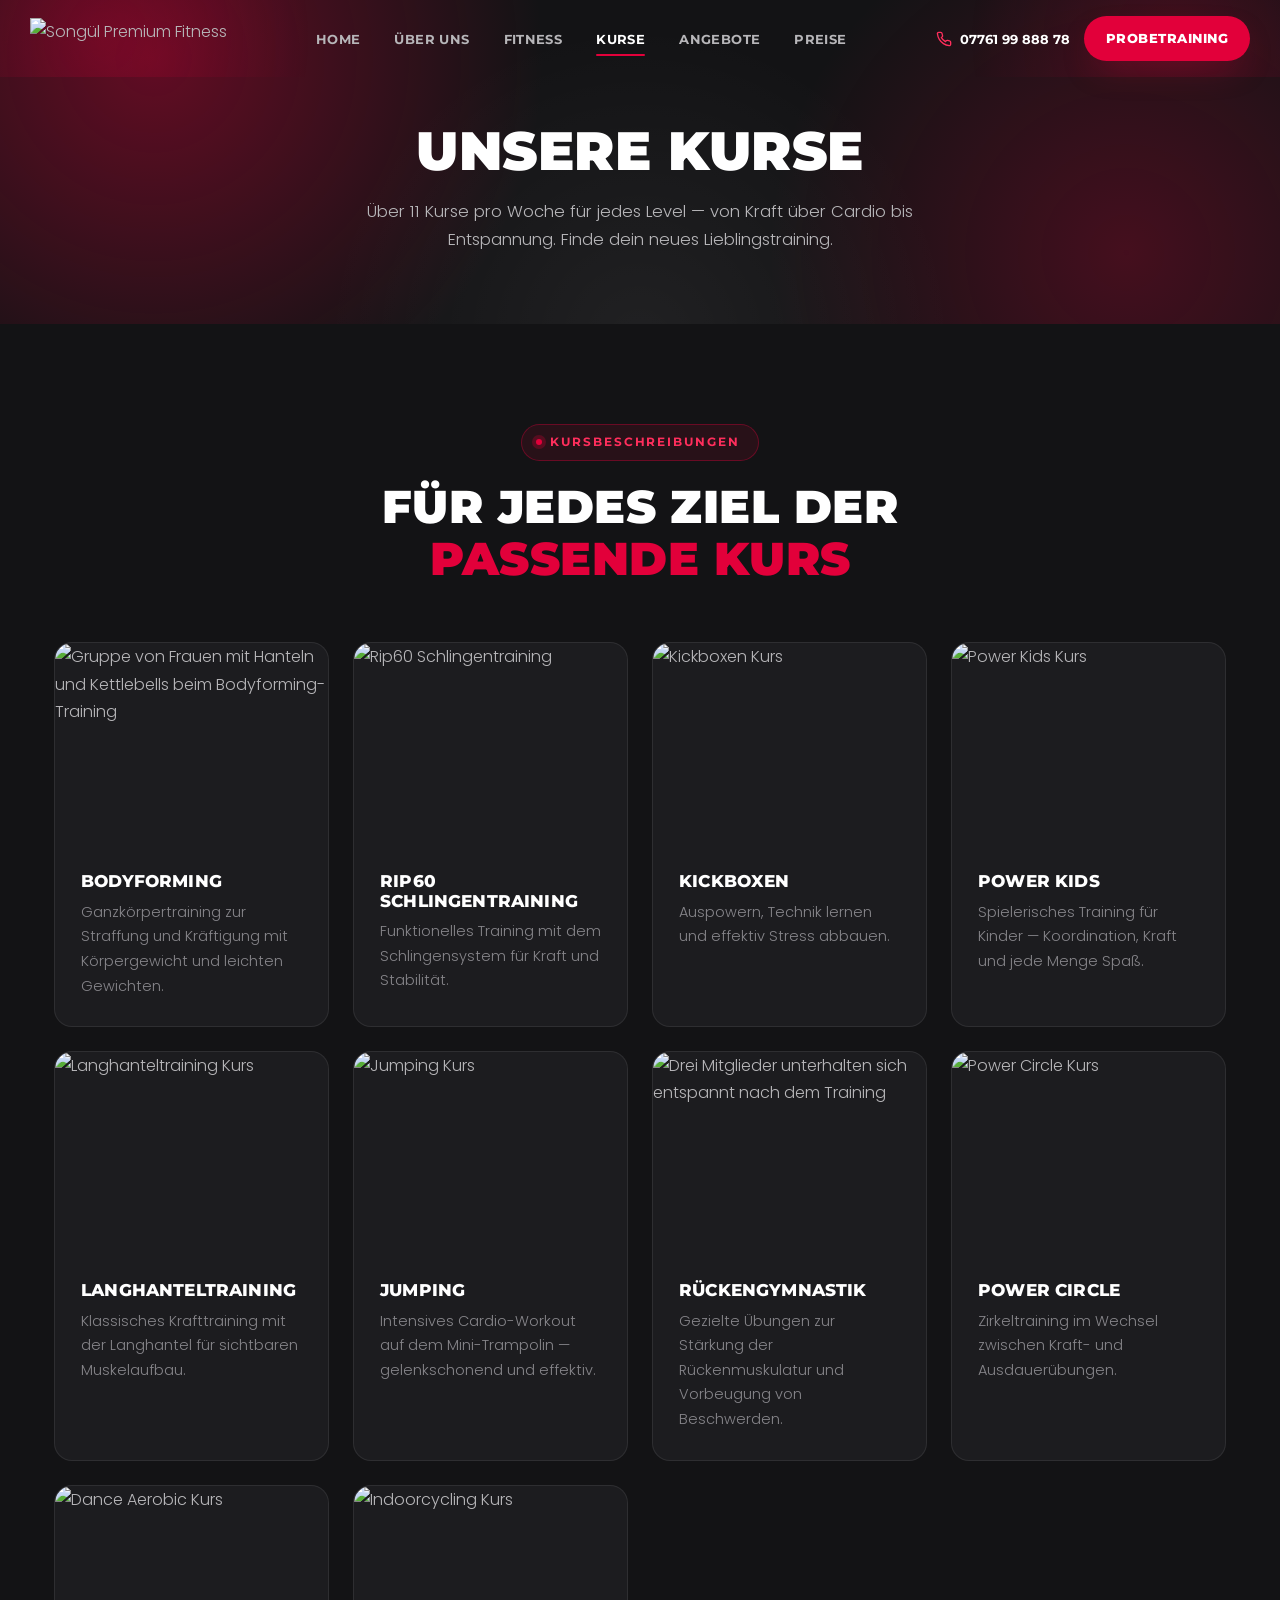
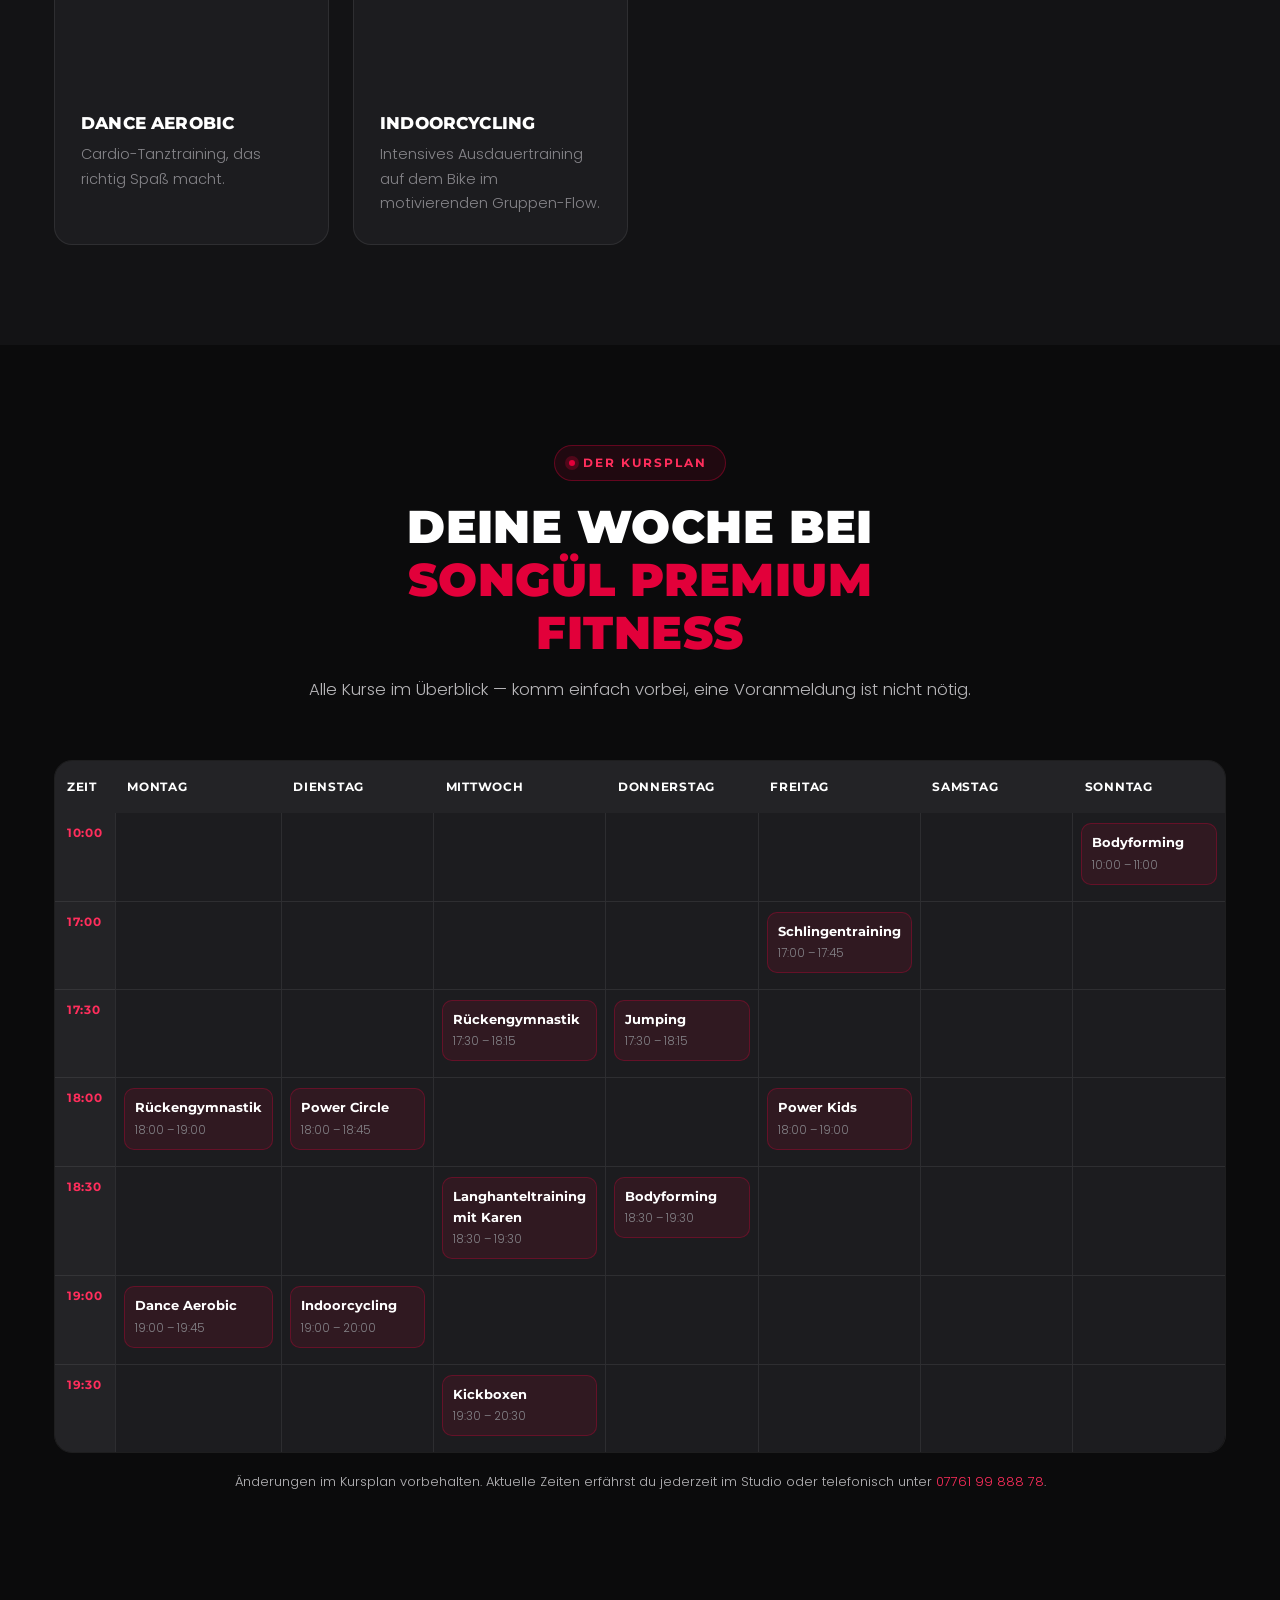
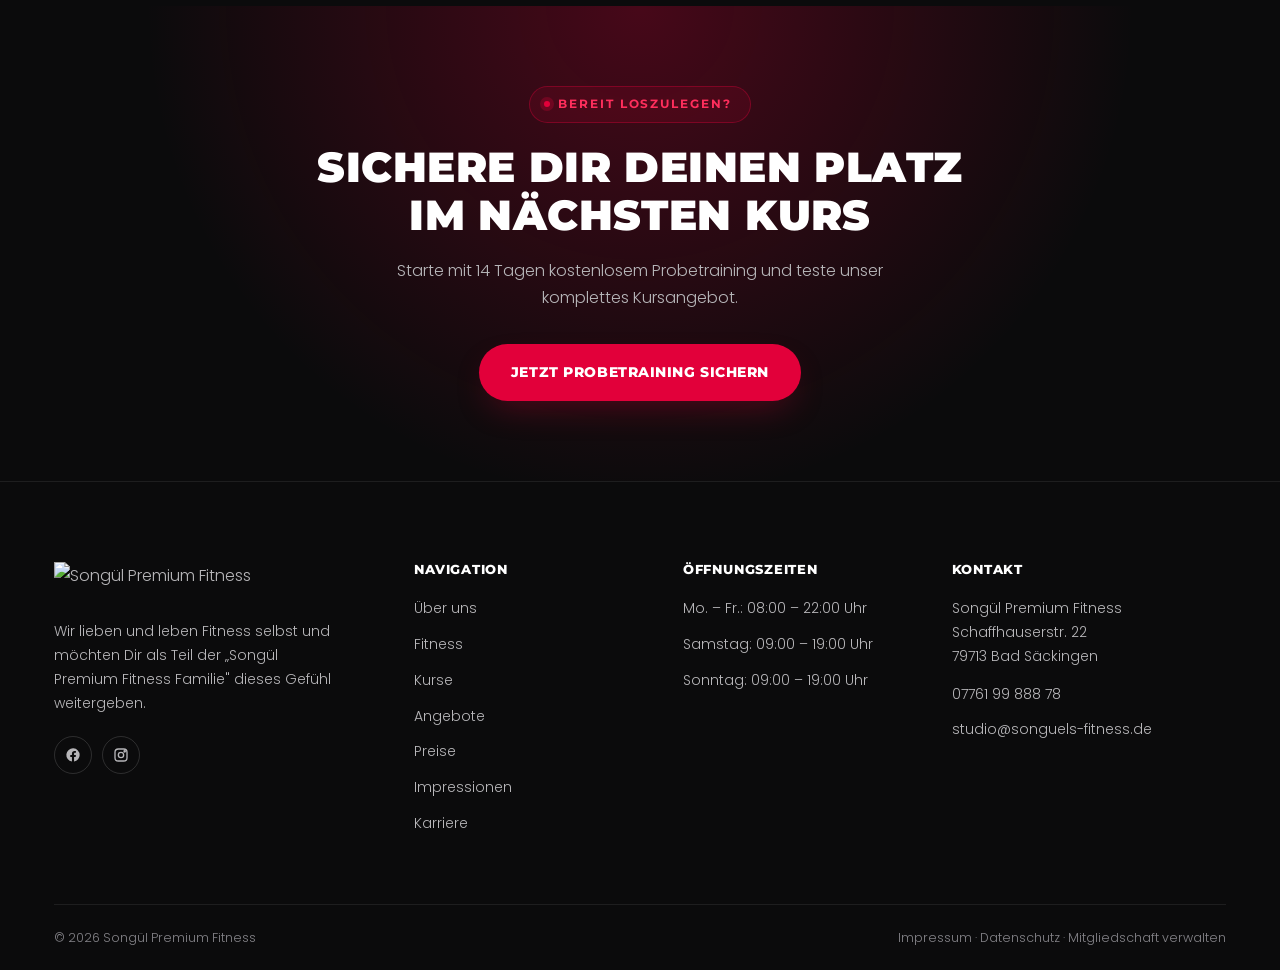
==== commit cf5d14c6: "Kursplan: blaue Hervorhebung entfernt, alle Kurse einheitlich rot Co-Authored-By: Claude Opus 5.5 <n" ====
--- a/kurse.html
+++ b/kurse.html
@@ -498,9 +498,6 @@
 }
 .slot strong{display:block; color:#fff; font-size:12.5px; font-family:var(--font-head);}
 .slot span{color:var(--text-soft); font-size:11.5px;}
-.slot-highlight{background:#1e7fd6; border-color:#4aa3f0;}
-.slot-highlight strong{color:#fff;}
-.slot-highlight span{color:#e6f2ff;}
 
 /* ---------- Pricing ---------- */
 .price-grid{display:grid; grid-template-columns:repeat(2,1fr); gap:28px; max-width:920px; margin:0 auto;}
@@ -1028,7 +1025,7 @@
               <th scope="row">17:30</th>
               <td></td>
               <td></td>
-              <td><span class="slot slot-highlight"><strong>Rückengymnastik</strong><span>17:30 – 18:15</span></span></td>
+              <td><span class="slot"><strong>Rückengymnastik</strong><span>17:30 – 18:15</span></span></td>
               <td><span class="slot"><strong>Jumping</strong><span>17:30 – 18:15</span></span></td>
               <td></td>
               <td></td>
@@ -1040,7 +1037,7 @@
               <td><span class="slot"><strong>Power Circle</strong><span>18:00 – 18:45</span></span></td>
               <td></td>
               <td></td>
-              <td><span class="slot slot-highlight"><strong>Power Kids</strong><span>18:00 – 19:00</span></span></td>
+              <td><span class="slot"><strong>Power Kids</strong><span>18:00 – 19:00</span></span></td>
               <td></td>
               <td></td>
             </tr>
@@ -1068,7 +1065,7 @@
               <th scope="row">19:30</th>
               <td></td>
               <td></td>
-              <td><span class="slot slot-highlight"><strong>Kickboxen</strong><span>19:30 – 20:30</span></span></td>
+              <td><span class="slot"><strong>Kickboxen</strong><span>19:30 – 20:30</span></span></td>
               <td></td>
               <td></td>
               <td></td>
